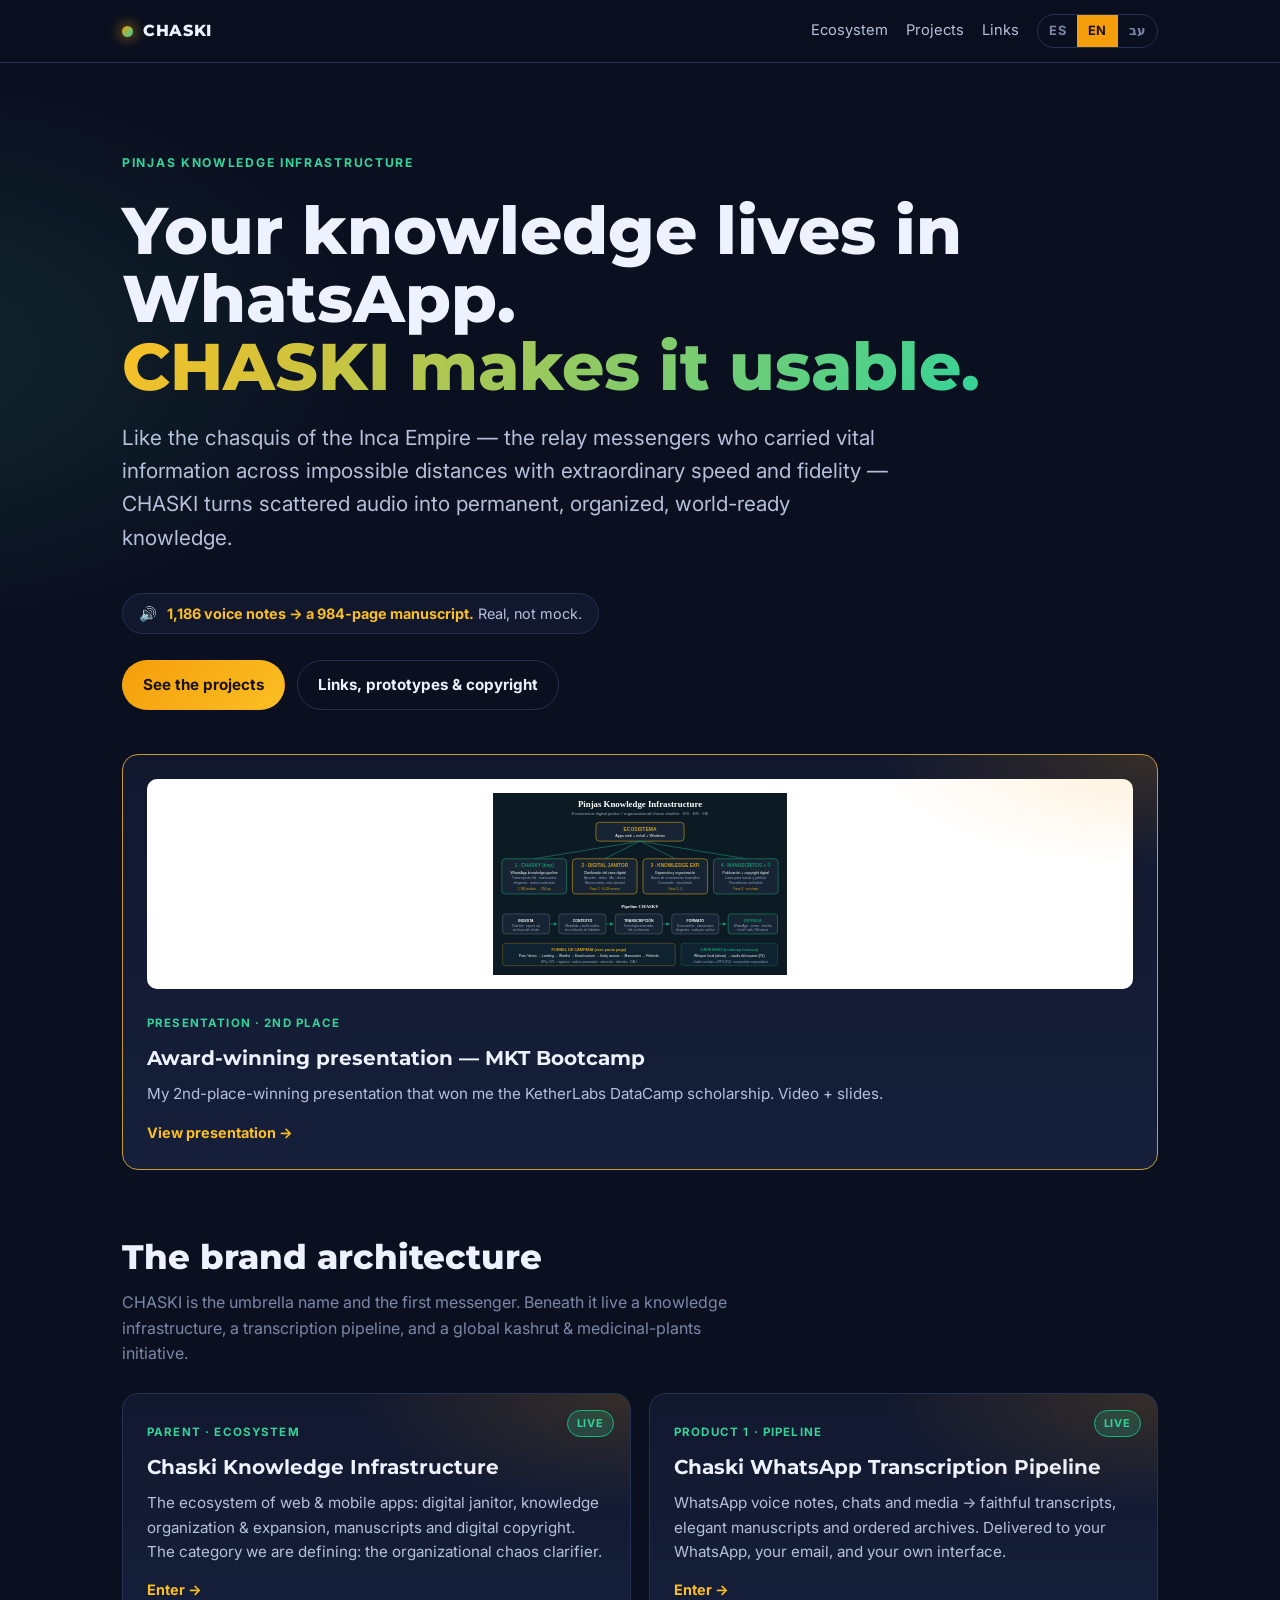
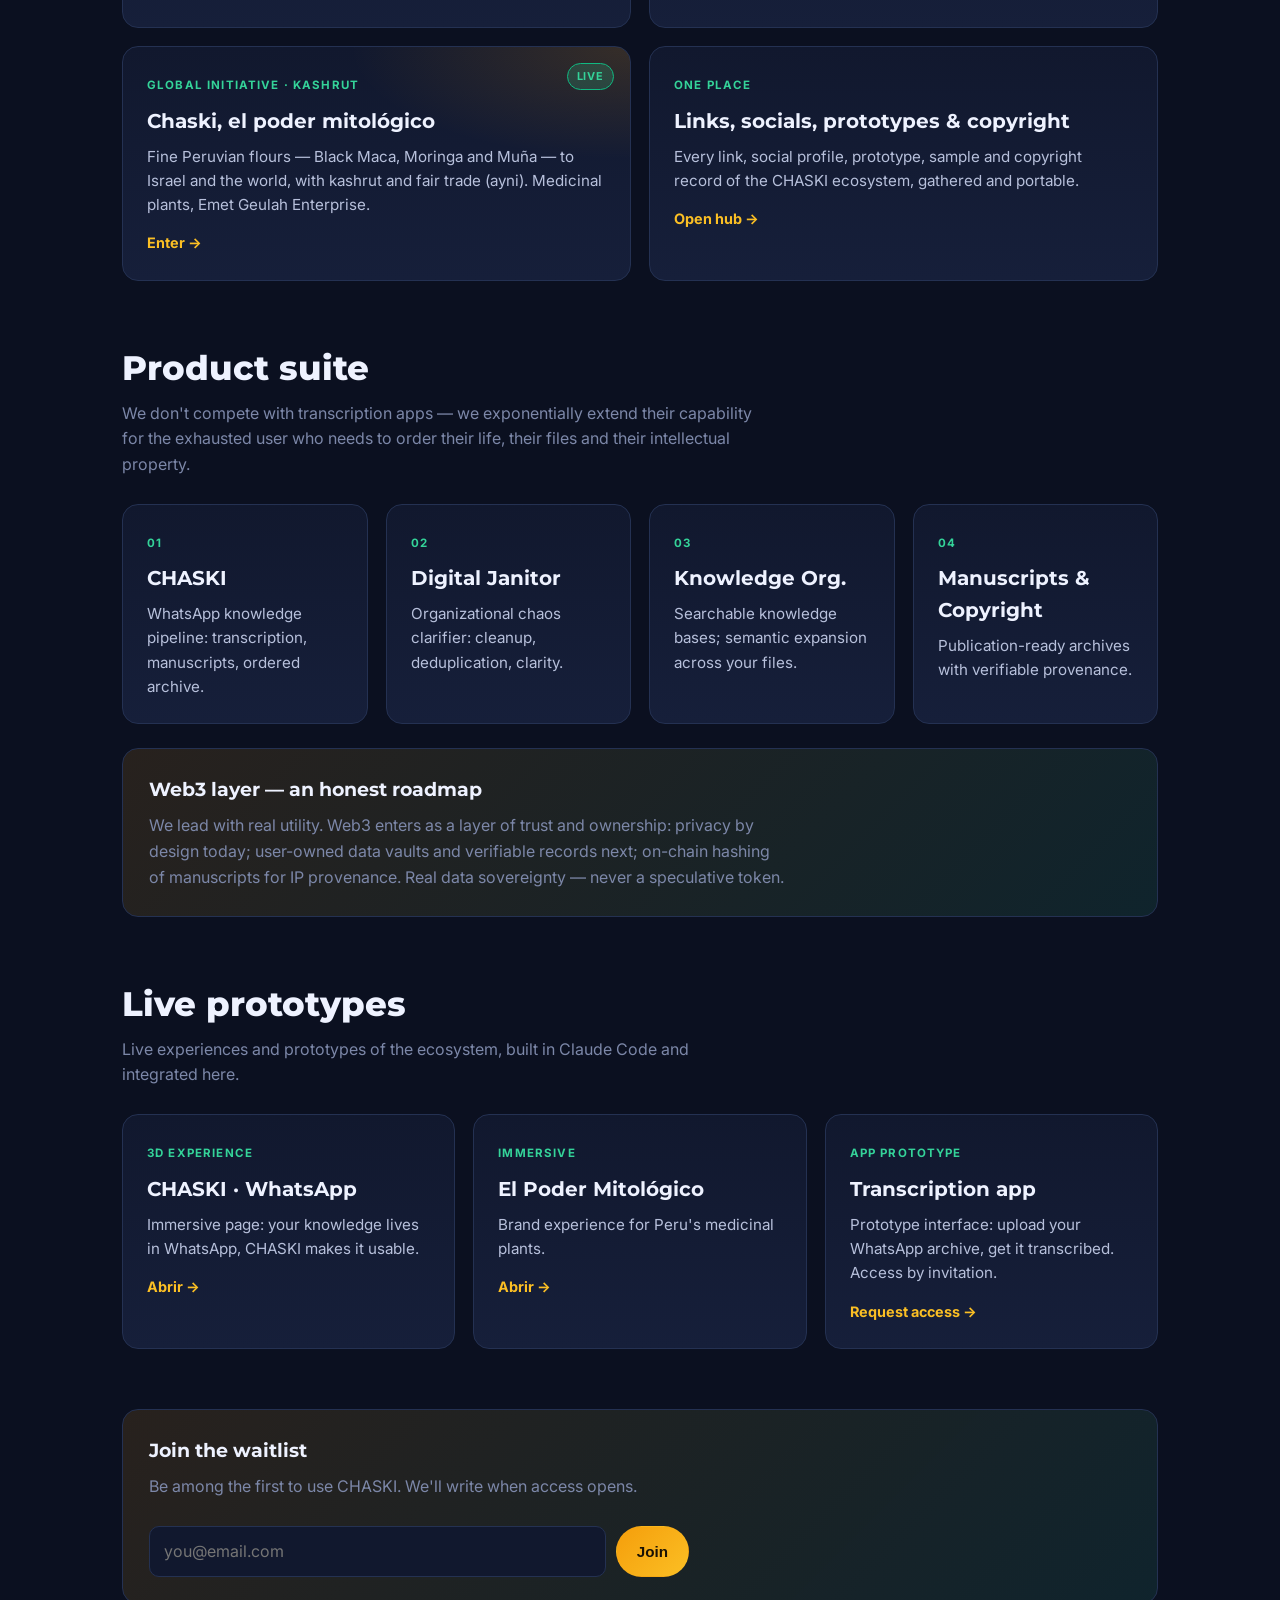
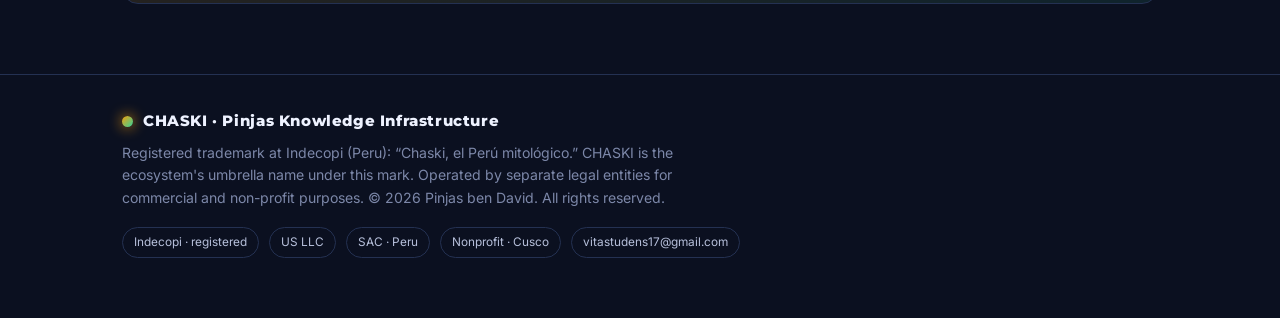
==== index.html @ 6a60bcee "Chaski public site — live (form wired to Supabase)" ====
<!DOCTYPE html>
<html lang="es" dir="ltr">
<head>
<meta charset="utf-8" />
<meta name="viewport" content="width=device-width, initial-scale=1" />
<title>CHASKI · Pinjas Knowledge Infrastructure</title>
<meta name="description" data-i18n-attr="content:meta_desc" content="CHASKI — tu conocimiento vive en WhatsApp; lo hacemos utilizable. Ecosistema Pinjas Knowledge Infrastructure." />
<link rel="preconnect" href="https://fonts.googleapis.com" />
<link href="https://fonts.googleapis.com/css2?family=Inter:wght@400;500;700&family=Montserrat:wght@700;800&family=Heebo:wght@400;700;800&display=swap" rel="stylesheet" />
<link rel="stylesheet" href="assets/styles.css" />
</head>
<body>

<header class="bar">
  <div class="wrap">
    <span class="brand"><span class="dot"></span> CHASKI</span>
    <nav>
      <a href="#ecosistema" data-i18n="nav_eco">Ecosistema</a>
      <a href="#proyectos" data-i18n="nav_proj">Proyectos</a>
      <a href="links/" data-i18n="nav_links">Enlaces</a>
      <div class="lang" role="group" aria-label="Language">
        <button data-lang="es" aria-pressed="true">ES</button>
        <button data-lang="en" aria-pressed="false">EN</button>
        <button data-lang="he" aria-pressed="false">עב</button>
      </div>
    </nav>
  </div>
</header>

<main>
  <!-- HERO -->
  <section class="hero">
    <div class="wrap">
      <p class="kicker" data-i18n="hero_kicker">Pinjas Knowledge Infrastructure</p>
      <h1 data-i18n="hero_h1">Tu conocimiento vive en WhatsApp.<br><span class="grad">CHASKI lo hace utilizable.</span></h1>
      <p class="lede" data-i18n="hero_lede">Como los chasquis del Imperio Inca —los mensajeros que llevaban información vital con velocidad y fidelidad extraordinarias— CHASKI toma audio disperso y lo convierte en conocimiento permanente, organizado y listo para el mundo.</p>
      <div class="proof"><span>🔊</span> <span data-i18n="hero_proof"><b>1,186 notas de voz → manuscrito de 984 páginas.</b> Real, no mock.</span></div>
      <div class="cta">
        <a class="btn btn-amber" href="#proyectos" data-i18n="hero_cta1">Ver los proyectos</a>
        <a class="btn btn-ghost" href="links/" data-i18n="hero_cta2">Enlaces, prototipos y copyright</a>
      </div>
    </div>
  </section>

  <!-- FEATURED PRESENTATION -->
  <section id="presentacion-feat" style="padding-top:6px"><div class="wrap">
    <a class="card glow" href="presentacion/" style="border-color:#c79a3b">
      <img src="assets/ecosistema-pinjas.svg" alt="" style="width:100%;max-height:210px;object-fit:contain;border-radius:10px;background:#fff;padding:14px;box-sizing:border-box;margin-bottom:12px" />
      <span class="tag" data-i18n="feat_tag">Presentación · 2.º lugar</span>
      <h3 data-i18n="feat_h">Presentación premiada — MKT Bootcamp</h3>
      <p data-i18n="feat_p">Mi presentación que ganó el 2.º lugar y me otorgó la beca KetherLabs DataCamp. Video + diapositivas.</p>
      <span class="more" data-i18n="feat_more">Ver presentación →</span>
    </a>
  </div></section>

  <!-- ECOSISTEMA / BRAND ARCHITECTURE -->
  <section id="ecosistema">
    <div class="wrap">
      <h2 class="section-title" data-i18n="eco_title">La arquitectura de marca</h2>
      <p class="section-sub" data-i18n="eco_sub">CHASKI es el nombre paraguas y el primer mensajero. Bajo él viven una infraestructura de conocimiento, un pipeline de transcripción, y una iniciativa global de kashrut y plantas medicinales.</p>
      <div class="grid cols-2">

        <a class="card glow" href="knowledge-infrastructure/">
          <span class="status live" data-i18n="st_live">Activo</span>
          <span class="tag" data-i18n="ki_tag">Casa matriz · Ecosistema</span>
          <h3 data-i18n="ki_h">Chaski Knowledge Infrastructure</h3>
          <p data-i18n="ki_p">El ecosistema de apps web y móvil: digital janitor, organización y expansión de conocimiento, manuscritos y copyright digital. La categoría que estamos definiendo: organizational chaos clarifier.</p>
          <span class="more" data-i18n="more">Entrar →</span>
        </a>

        <a class="card glow" href="whatsapp-pipeline/">
          <span class="status live" data-i18n="st_live2">Activo</span>
          <span class="tag" data-i18n="wa_tag">Producto 1 · Pipeline</span>
          <h3 data-i18n="wa_h">Chaski WhatsApp Transcription Pipeline</h3>
          <p data-i18n="wa_p">Notas de voz, chats y archivos de WhatsApp → transcripciones fieles, manuscritos elegantes y archivos ordenados. Entregados a tu WhatsApp, tu correo y tu propia interfaz.</p>
          <span class="more" data-i18n="more2">Entrar →</span>
        </a>

        <a class="card glow" href="poder-mitologico/">
          <span class="status live" data-i18n="st_soon">Activo</span>
          <span class="tag" data-i18n="pm_tag">Iniciativa global · Kashrut</span>
          <h3 data-i18n="pm_h">Chaski, el poder mitológico</h3>
          <p data-i18n="pm_p">Harinas finas del Perú —Maca negra, Moringa y Muña— hacia Israel y el mundo, con kashrut y comercio justo (ayni). Plantas medicinales, Emet Geulah Enterprise.</p>
          <span class="more" data-i18n="more3">Entrar →</span>
        </a>

        <a class="card" href="links/">
          <span class="tag" data-i18n="lk_tag">Un solo lugar</span>
          <h3 data-i18n="lk_h">Enlaces, redes, prototipos y copyright</h3>
          <p data-i18n="lk_p">Todos los enlaces, redes sociales, prototipos, muestras y registros de copyright del ecosistema CHASKI, reunidos y portables.</p>
          <span class="more" data-i18n="more4">Abrir hub →</span>
        </a>

      </div>
    </div>
  </section>

  <!-- PROYECTOS / PRODUCTS DETAIL -->
  <section id="proyectos">
    <div class="wrap">
      <h2 class="section-title" data-i18n="prod_title">Suite de productos</h2>
      <p class="section-sub" data-i18n="prod_sub">No competimos con apps de transcripción —extendemos exponencialmente su capacidad para el usuario agotado que necesita ordenar su vida, sus archivos y su propiedad intelectual.</p>
      <div class="grid cols-4">
        <div class="card"><span class="tag">01</span><h3 data-i18n="p1_h">CHASKI</h3><p data-i18n="p1_p">WhatsApp knowledge pipeline: transcripción, manuscritos, archivo ordenado.</p></div>
        <div class="card"><span class="tag">02</span><h3 data-i18n="p2_h">Digital Janitor</h3><p data-i18n="p2_p">Clarificador del caos organizacional digital: limpieza, deduplicación, claridad.</p></div>
        <div class="card"><span class="tag">03</span><h3 data-i18n="p3_h">Knowledge Org.</h3><p data-i18n="p3_p">Bases de conocimiento buscables; expansión semántica entre tus archivos.</p></div>
        <div class="card"><span class="tag">04</span><h3 data-i18n="p4_h">Manuscritos & Copyright</h3><p data-i18n="p4_p">Archivos listos para publicación con procedencia verificable.</p></div>
      </div>

      <div class="callout" style="margin-top:24px">
        <h3 data-i18n="web3_h">Capa Web3 — hoja de ruta honesta</h3>
        <p class="section-sub mb0" data-i18n="web3_p">Lideramos con utilidad real. Web3 entra como capa de confianza y propiedad: privacidad por diseño hoy; vaults de datos del usuario y registros verificables después; hash on-chain de manuscritos para procedencia de tu propiedad intelectual. Soberanía de datos real —nunca un token especulativo.</p>
      </div>
    </div>
  </section>

  <!-- INTEGRATION SLOT for the two Claude Code HTMLs -->
  <section id="apps">
    <div class="wrap">
      <h2 class="section-title" data-i18n="apps_title">Prototipos en vivo</h2>
      <p class="section-sub" data-i18n="apps_sub">Demostraciones funcionales del ecosistema. (Aquí se enlazan los dos prototipos HTML construidos en Claude Code; ver carpeta /apps/.)</p>
      <div class="grid cols-3">
        <a class="card" href="apps/chasky-tech.html"><span class="tag" data-i18n="demo_tag">Experiencia 3D</span><h3 data-i18n="demo1_h">CHASKI · WhatsApp</h3><p data-i18n="demo1_p">Página inmersiva: tu conocimiento vive en WhatsApp, CHASKI lo hace utilizable.</p><span class="more">Abrir →</span></a>
        <a class="card" href="apps/chasky-mitologico.html"><span class="tag" data-i18n="demo_tag2">Inmersivo</span><h3 data-i18n="demo2_h">El Poder Mitológico</h3><p data-i18n="demo2_p">Experiencia de marca para las plantas medicinales del Perú.</p><span class="more">Abrir →</span></a>
        <a class="card" href="#waitlist"><span class="tag" data-i18n="demo_tag3">Prototipo app</span><h3 data-i18n="demo3_h">App de transcripción</h3><p data-i18n="demo3_p">Interfaz prototipo: sube tu archivo de WhatsApp y recíbelo transcrito. Acceso por invitación.</p><span class="more" data-i18n="demo3_more">Solicitar acceso →</span></a>
      </div>
    </div>
  </section>

  <!-- WAITLIST — functional lead capture (set form action to your Formspree/Pages/Supabase endpoint) -->
  <section id="waitlist"><div class="wrap">
    <div class="callout">
      <h3 data-i18n="wl_t">Únete a la lista de espera</h3>
      <p class="section-sub" data-i18n="wl_p">Sé de los primeros en usar CHASKI. Te escribimos cuando abramos acceso.</p>
      <form id="wl-form" action="/api/lead" method="POST" style="display:flex;gap:10px;flex-wrap:wrap;max-width:540px">
        <input type="email" name="email" required data-i18n-attr="placeholder:wl_ph" placeholder="tu@correo.com" autocomplete="email" style="flex:1;min-width:220px;padding:12px 14px;border-radius:10px;border:1px solid var(--line);background:var(--bg-2);color:var(--ink);font:inherit">
        <input type="hidden" name="source" value="hub-waitlist">
        <input type="hidden" name="lang" value="es">
        <!-- honeypot: invisible to humans; bots fill it and are silently dropped -->
        <input type="text" name="company" tabindex="-1" autocomplete="off" aria-hidden="true" style="position:absolute;left:-9999px;width:1px;height:1px;opacity:0">
        <button class="btn btn-amber" type="submit" data-i18n="wl_b">Unirme</button>
      </form>
      <p id="wl-thanks" data-i18n="wl_thx" style="display:none;margin:10px 0 0">✓ ¡Gracias! Te escribiremos cuando abramos acceso.</p>
    </div>
  </div></section>
</main>

<footer>
  <div class="wrap">
    <div class="legal">
      <span class="brand" style="font-size:.95rem"><span class="dot"></span> CHASKI · Pinjas Knowledge Infrastructure</span>
      <p style="margin:8px 0 0" data-i18n="foot_legal">Marca registrada en Indecopi (Perú): «Chaski, el Perú mitológico». CHASKI es el nombre paraguas del ecosistema bajo esta marca. Operada por entidades legales separadas para fines comerciales y sin fines de lucro. © <span id="year">2026</span> Pinjas ben David. Todos los derechos reservados.</p>
    </div>
    <div class="badge-row">
      <span class="badge" data-i18n="b1">Indecopi · marca registrada</span>
      <span class="badge" data-i18n="b2">US LLC</span>
      <span class="badge" data-i18n="b3">SAC · Perú</span>
      <span class="badge" data-i18n="b4">Nonprofit · Cusco</span>
      <span class="badge">vitastudens17@gmail.com</span>
    </div>
  </div>
</footer>

<script>
window.I18N = {
  es: {
    __title: "CHASKI · Pinjas Knowledge Infrastructure",
    meta_desc: "CHASKI — tu conocimiento vive en WhatsApp; lo hacemos utilizable. Ecosistema Pinjas Knowledge Infrastructure.",
    nav_eco:"Ecosistema", nav_proj:"Proyectos", nav_links:"Enlaces",
    hero_kicker:"Pinjas Knowledge Infrastructure",
    hero_h1:"Tu conocimiento vive en WhatsApp.<br><span class='grad'>CHASKI lo hace utilizable.</span>",
    hero_lede:"Como los chasquis del Imperio Inca —los mensajeros que llevaban información vital con velocidad y fidelidad extraordinarias— CHASKI toma audio disperso y lo convierte en conocimiento permanente, organizado y listo para el mundo.",
    hero_proof:"<b>1,186 notas de voz → manuscrito de 984 páginas.</b> Real, no mock.",
    hero_cta1:"Ver los proyectos", hero_cta2:"Enlaces, prototipos y copyright",
    eco_title:"La arquitectura de marca",
    eco_sub:"CHASKI es el nombre paraguas y el primer mensajero. Bajo él viven una infraestructura de conocimiento, un pipeline de transcripción, y una iniciativa global de kashrut y plantas medicinales.",
    st_live:"Activo", st_live2:"Activo", st_soon:"Activo", more:"Entrar →", more2:"Entrar →", more3:"Entrar →", more4:"Abrir hub →",
    ki_tag:"Casa matriz · Ecosistema", ki_h:"Chaski Knowledge Infrastructure",
    ki_p:"El ecosistema de apps web y móvil: digital janitor, organización y expansión de conocimiento, manuscritos y copyright digital. La categoría que estamos definiendo: organizational chaos clarifier.",
    wa_tag:"Producto 1 · Pipeline", wa_h:"Chaski WhatsApp Transcription Pipeline",
    wa_p:"Notas de voz, chats y archivos de WhatsApp → transcripciones fieles, manuscritos elegantes y archivos ordenados. Entregados a tu WhatsApp, tu correo y tu propia interfaz.",
    pm_tag:"Iniciativa global · Kashrut", pm_h:"Chaski, el poder mitológico",
    pm_p:"Harinas finas del Perú —Maca negra, Moringa y Muña— hacia Israel y el mundo, con kashrut y comercio justo (ayni). Plantas medicinales, Emet Geulah Enterprise.",
    lk_tag:"Un solo lugar", lk_h:"Enlaces, redes, prototipos y copyright",
    lk_p:"Todos los enlaces, redes sociales, prototipos, muestras y registros de copyright del ecosistema CHASKI, reunidos y portables.",
    prod_title:"Suite de productos",
    prod_sub:"No competimos con apps de transcripción —extendemos exponencialmente su capacidad para el usuario agotado que necesita ordenar su vida, sus archivos y su propiedad intelectual.",
    p1_h:"CHASKI", p1_p:"WhatsApp knowledge pipeline: transcripción, manuscritos, archivo ordenado.",
    p2_h:"Digital Janitor", p2_p:"Clarificador del caos organizacional digital: limpieza, deduplicación, claridad.",
    p3_h:"Knowledge Org.", p3_p:"Bases de conocimiento buscables; expansión semántica entre tus archivos.",
    p4_h:"Manuscritos & Copyright", p4_p:"Archivos listos para publicación con procedencia verificable.",
    web3_h:"Capa Web3 — hoja de ruta honesta",
    web3_p:"Lideramos con utilidad real. Web3 entra como capa de confianza y propiedad: privacidad por diseño hoy; vaults de datos del usuario y registros verificables después; hash on-chain de manuscritos para procedencia de tu propiedad intelectual. Soberanía de datos real —nunca un token especulativo.",
    apps_title:"Prototipos en vivo",
    apps_sub:"Experiencias y prototipos en vivo del ecosistema, construidos en Claude Code e integrados aquí.",
    demo_tag:"Experiencia 3D", demo_tag2:"Inmersivo", demo_tag3:"Prototipo app", demo1_h:"CHASKI · WhatsApp", demo2_h:"El Poder Mitológico", demo3_h:"App de transcripción",
    demo1_p:"Página inmersiva: tu conocimiento vive en WhatsApp, CHASKI lo hace utilizable.", demo2_p:"Experiencia de marca para las plantas medicinales del Perú.", demo3_p:"Interfaz prototipo: sube tu archivo de WhatsApp y recíbelo transcrito. Acceso por invitación.", demo3_more:"Solicitar acceso →", feat_tag:"Presentación · 2.º lugar", feat_h:"Presentación premiada — MKT Bootcamp", feat_p:"Mi presentación que ganó el 2.º lugar y me otorgó la beca KetherLabs DataCamp. Video + diapositivas.", feat_more:"Ver presentación →",
    foot_legal:"Marca registrada en Indecopi (Perú): «Chaski, el Perú mitológico». CHASKI es el nombre paraguas del ecosistema bajo esta marca. Operada por entidades legales separadas para fines comerciales y sin fines de lucro. © <span id='year'>2026</span> Pinjas ben David. Todos los derechos reservados.",
    b1:"Indecopi · marca registrada", b2:"US LLC", b3:"SAC · Perú", b4:"Nonprofit · Cusco",
    wl_t:"Únete a la lista de espera", wl_p:"Sé de los primeros en usar CHASKI. Te escribimos cuando abramos acceso.", wl_b:"Unirme", wl_ph:"tu@correo.com", wl_thx:"✓ ¡Gracias! Te escribiremos cuando abramos acceso."
  },
  en: {
    __title: "CHASKI · Pinjas Knowledge Infrastructure",
    meta_desc:"CHASKI — your knowledge lives in WhatsApp; we make it usable. The Pinjas Knowledge Infrastructure ecosystem.",
    nav_eco:"Ecosystem", nav_proj:"Projects", nav_links:"Links",
    hero_kicker:"Pinjas Knowledge Infrastructure",
    hero_h1:"Your knowledge lives in WhatsApp.<br><span class='grad'>CHASKI makes it usable.</span>",
    hero_lede:"Like the chasquis of the Inca Empire — the relay messengers who carried vital information across impossible distances with extraordinary speed and fidelity — CHASKI turns scattered audio into permanent, organized, world-ready knowledge.",
    hero_proof:"<b>1,186 voice notes → a 984-page manuscript.</b> Real, not mock.",
    hero_cta1:"See the projects", hero_cta2:"Links, prototypes & copyright",
    eco_title:"The brand architecture",
    eco_sub:"CHASKI is the umbrella name and the first messenger. Beneath it live a knowledge infrastructure, a transcription pipeline, and a global kashrut & medicinal-plants initiative.",
    st_live:"Live", st_live2:"Live", st_soon:"Live", more:"Enter →", more2:"Enter →", more3:"Enter →", more4:"Open hub →",
    ki_tag:"Parent · Ecosystem", ki_h:"Chaski Knowledge Infrastructure",
    ki_p:"The ecosystem of web & mobile apps: digital janitor, knowledge organization & expansion, manuscripts and digital copyright. The category we are defining: the organizational chaos clarifier.",
    wa_tag:"Product 1 · Pipeline", wa_h:"Chaski WhatsApp Transcription Pipeline",
    wa_p:"WhatsApp voice notes, chats and media → faithful transcripts, elegant manuscripts and ordered archives. Delivered to your WhatsApp, your email, and your own interface.",
    pm_tag:"Global initiative · Kashrut", pm_h:"Chaski, el poder mitológico",
    pm_p:"Fine Peruvian flours — Black Maca, Moringa and Muña — to Israel and the world, with kashrut and fair trade (ayni). Medicinal plants, Emet Geulah Enterprise.",
    lk_tag:"One place", lk_h:"Links, socials, prototypes & copyright",
    lk_p:"Every link, social profile, prototype, sample and copyright record of the CHASKI ecosystem, gathered and portable.",
    prod_title:"Product suite",
    prod_sub:"We don't compete with transcription apps — we exponentially extend their capability for the exhausted user who needs to order their life, their files and their intellectual property.",
    p1_h:"CHASKI", p1_p:"WhatsApp knowledge pipeline: transcription, manuscripts, ordered archive.",
    p2_h:"Digital Janitor", p2_p:"Organizational chaos clarifier: cleanup, deduplication, clarity.",
    p3_h:"Knowledge Org.", p3_p:"Searchable knowledge bases; semantic expansion across your files.",
    p4_h:"Manuscripts & Copyright", p4_p:"Publication-ready archives with verifiable provenance.",
    web3_h:"Web3 layer — an honest roadmap",
    web3_p:"We lead with real utility. Web3 enters as a layer of trust and ownership: privacy by design today; user-owned data vaults and verifiable records next; on-chain hashing of manuscripts for IP provenance. Real data sovereignty — never a speculative token.",
    apps_title:"Live prototypes",
    apps_sub:"Live experiences and prototypes of the ecosystem, built in Claude Code and integrated here.",
    demo_tag:"3D experience", demo_tag2:"Immersive", demo_tag3:"App prototype", demo1_h:"CHASKI · WhatsApp", demo2_h:"El Poder Mitológico", demo3_h:"Transcription app",
    demo1_p:"Immersive page: your knowledge lives in WhatsApp, CHASKI makes it usable.", demo2_p:"Brand experience for Peru's medicinal plants.", demo3_p:"Prototype interface: upload your WhatsApp archive, get it transcribed. Access by invitation.", demo3_more:"Request access →", feat_tag:"Presentation · 2nd place", feat_h:"Award-winning presentation — MKT Bootcamp", feat_p:"My 2nd-place-winning presentation that won me the KetherLabs DataCamp scholarship. Video + slides.", feat_more:"View presentation →",
    foot_legal:"Registered trademark at Indecopi (Peru): “Chaski, el Perú mitológico.” CHASKI is the ecosystem's umbrella name under this mark. Operated by separate legal entities for commercial and non-profit purposes. © <span id='year'>2026</span> Pinjas ben David. All rights reserved.",
    b1:"Indecopi · registered", b2:"US LLC", b3:"SAC · Peru", b4:"Nonprofit · Cusco",
    wl_t:"Join the waitlist", wl_p:"Be among the first to use CHASKI. We'll write when access opens.", wl_b:"Join", wl_ph:"you@email.com", wl_thx:"✓ Thank you! We'll write when access opens."
  },
  he: {
    __title: "CHASKI · Pinjas Knowledge Infrastructure",
    meta_desc:"‏CHASKI — הידע שלך חי בוואטסאפ; אנחנו הופכים אותו לשמיש.",
    nav_eco:"אקוסיסטם", nav_proj:"פרויקטים", nav_links:"קישורים",
    hero_kicker:"Pinjas Knowledge Infrastructure",
    hero_h1:"הידע שלך חי בוואטסאפ.<br><span class='grad'>צ'אסקי הופך אותו לשמיש.</span>",
    hero_lede:"כמו רצי האימפריה האינקאית —השליחים שנשאו מידע חיוני למרחקים בלתי אפשריים במהירות ובנאמנות יוצאות דופן— צ'אסקי לוקח אודיו מפוזר והופך אותו לידע קבוע, מאורגן ומוכן לעולם.",
    hero_proof:"<b>1,186 הודעות קוליות → כתב-יד של 984 עמודים.</b> אמיתי, לא הדמיה.",
    hero_cta1:"לצפייה בפרויקטים", hero_cta2:"קישורים, אבות-טיפוס וזכויות יוצרים",
    eco_title:"ארכיטקטורת המותג",
    eco_sub:"צ'אסקי הוא שם-המטרייה והשליח הראשון. תחתיו חיים תשתית ידע, צינור תמלול, ויוזמת כשרות עולמית של צמחי מרפא.",
    st_live:"פעיל", st_live2:"פעיל", st_soon:"פעיל", more:"כניסה →", more2:"כניסה →", more3:"כניסה →", more4:"לפתיחת המרכז →",
    ki_tag:"בית-אם · אקוסיסטם", ki_h:"Chaski Knowledge Infrastructure",
    ki_p:"אקוסיסטם של אפליקציות ווב ונייד: digital janitor, ארגון והרחבת ידע, כתבי-יד וזכויות יוצרים דיגיטליות. הקטגוריה שאנחנו מגדירים: מסדר הכאוס הארגוני.",
    wa_tag:"מוצר 1 · Pipeline", wa_h:"Chaski WhatsApp Transcription Pipeline",
    wa_p:"הודעות קוליות, צ'אטים וקבצים מוואטסאפ → תמלולים נאמנים, כתבי-יד מעוצבים וארכיונים מסודרים. נשלחים לוואטסאפ שלך, למייל ולממשק האישי שלך.",
    pm_tag:"יוזמה עולמית · כשרות", pm_h:"Chaski, el poder mitológico",
    pm_p:"קמחים פרואניים משובחים —מאקה שחורה, מורינגה ומוניה— לישראל ולעולם, עם כשרות וסחר הוגן (איני). צמחי מרפא, Emet Geulah Enterprise.",
    lk_tag:"מקום אחד", lk_h:"קישורים, רשתות, אבות-טיפוס וזכויות יוצרים",
    lk_p:"כל הקישורים, הרשתות החברתיות, אבות-הטיפוס, הדגימות ורישומי זכויות היוצרים של האקוסיסטם — מרוכזים וניידים.",
    prod_title:"חבילת המוצרים",
    prod_sub:"איננו מתחרים באפליקציות תמלול — אנו מרחיבים את יכולתן באופן מעריכי עבור המשתמש המותש שזקוק לסדר בחייו, בקבציו ובקניינו הרוחני.",
    p1_h:"CHASKI", p1_p:"צינור הידע של וואטסאפ: תמלול, כתבי-יד, ארכיון מסודר.",
    p2_h:"Digital Janitor", p2_p:"מסדר הכאוס הארגוני: ניקוי, הסרת כפילויות, בהירות.",
    p3_h:"ארגון ידע", p3_p:"מאגרי ידע ניתנים לחיפוש; הרחבה סמנטית בין הקבצים שלך.",
    p4_h:"כתבי-יד וזכויות יוצרים", p4_p:"ארכיונים מוכנים לפרסום עם הוכחת מקור.",
    web3_h:"שכבת Web3 — מפת דרכים כנה",
    web3_p:"מובילים עם תועלת אמיתית. Web3 נכנס כשכבת אמון ובעלות: פרטיות מובנית היום; כספות נתונים בבעלות המשתמש ורשומות ניתנות לאימות בהמשך; גיבוב כתבי-יד על הבלוקצ'יין להוכחת מקור לקניין רוחני. ריבונות נתונים אמיתית — לעולם לא מטבע ספקולטיבי.",
    apps_title:"אבות-טיפוס חיים",
    apps_sub:"חוויות ואבות-טיפוס חיים של האקוסיסטם, שנבנו ב-Claude Code ושולבו כאן.",
    demo_tag:"חוויה תלת-ממדית", demo_tag2:"אימרסיבי", demo_tag3:"אב-טיפוס אפליקציה", demo1_h:"CHASKI · וואטסאפ", demo2_h:"El Poder Mitológico", demo3_h:"אפליקציית תמלול",
    demo1_p:"עמוד אימרסיבי: הידע שלך חי בוואטסאפ, צ'אסקי הופך אותו לשמיש.", demo2_p:"חוויית מותג לצמחי המרפא של פרו.", demo3_p:"ממשק אב-טיפוס: העלה את ארכיון הוואטסאפ וקבל אותו מתומלל. גישה בהזמנה בלבד.", demo3_more:"בקשת גישה →", feat_tag:"מצגת · מקום שני", feat_h:"מצגת זוכת פרס — MKT Bootcamp", feat_p:"המצגת שלי שזכתה במקום השני וזיכתה אותי במלגת KetherLabs DataCamp. וידאו + שקופיות.", feat_more:"לצפייה במצגת →",
    foot_legal:"סימן מסחר רשום ב-Indecopi (פרו): «Chaski, el Perú mitológico». CHASKI הוא שם-המטרייה של האקוסיסטם תחת סימן זה. מופעל על-ידי ישויות משפטיות נפרדות למטרות מסחריות ולמטרות ללא כוונת רווח. © <span id='year'>2026</span> פנחס בן דוד. כל הזכויות שמורות.",
    b1:"Indecopi · סימן רשום", b2:"US LLC", b3:"SAC · פרו", b4:"מלכ\"ר · קוסקו",
    wl_t:"הצטרפו לרשימת ההמתנה", wl_p:"היו מהראשונים להשתמש ב-CHASKI. נכתוב לכם כשייפתח אקסס.", wl_b:"הצטרפות", wl_ph:"you@email.com", wl_thx:"✓ תודה! נכתוב לכם כשייפתח אקסס."
  }
};
</script>
<script src="assets/i18n.js"></script>
<script>
(function(){
  // Live lead capture -> self-hosted Supabase (works on any host; CORS open).
  // NOTE: anon key is public by design (RLS restricts anon to INSERT on leads only).
  // TODO after JWT rotation: replace SUPA_ANON with the new anon key.
  var SUPA_URL="https://supabase.pinjasemet.com";
  var SUPA_ANON="eyJhbGciOiJIUzI1NiIsInR5cCI6IkpXVCJ9.eyAgCiAgICAicm9sZSI6ICJhbm9uIiwKICAgICJpc3MiOiAic3VwYWJhc2UtZGVtbyIsCiAgICAiaWF0IjogMTY0MTc2OTIwMCwKICAgICJleHAiOiAxNzk5NTM1NjAwCn0.dc_X5iR_VP_qT0zsiyj_I_OZ2T9FtRU2BBNWN8Bu4GE";
  var f=document.getElementById('wl-form');
  function thanks(){ var t=document.getElementById('wl-thanks'); if(t){t.style.display='block';} if(f){f.style.display='none';} }
  if(location.search.indexOf('joined=1')>-1){ thanks(); }
  if(f){ f.addEventListener('submit', function(e){
    e.preventDefault();
    var email=((f.email&&f.email.value)||'').trim();
    var hp=((f.company&&f.company.value)||'');
    if(hp){ thanks(); return; }                 // honeypot: silently drop bots
    if(!email){ return; }
    var lang=document.documentElement.lang||'es';
    var btn=f.querySelector('button[type=submit]'); if(btn){btn.disabled=true;}
    fetch(SUPA_URL+'/rest/v1/leads',{method:'POST',
      headers:{'apikey':SUPA_ANON,'Authorization':'Bearer '+SUPA_ANON,'Content-Type':'application/json','Prefer':'return=minimal'},
      body:JSON.stringify({email:email,source:'hub-waitlist',lang:lang})
    }).then(function(r){
      if(r.ok||r.status===201||r.status===409){ thanks(); }   // 409 = already on the list
      else { try{ f.submit(); }catch(_){} }                   // fallback: native POST /api/lead
    }).catch(function(){ try{ f.submit(); }catch(_){} });
  }); }
})();
</script>
</body>
</html>
---- assets/styles.css ----
/* ============================================================
   CHASKI · Pinjas Knowledge Infrastructure
   Shared design system — portable, dependency-free.
   Dark navy base, amber + jade accents, Inter/Montserrat.
   Full RTL support for Hebrew.
   ============================================================ */

:root {
  --bg:        #0b1020;
  --bg-2:      #11182e;
  --bg-3:      #161f3a;
  --ink:       #eef2ff;
  --ink-soft:  #b7c0db;
  --ink-dim:   #7c87a8;
  --line:      #243152;
  --amber:     #f59e0b;
  --amber-2:   #fbbf24;
  --jade:      #34d399;
  --jade-2:    #10b981;
  --violet:    #8b5cf6;
  --radius:    16px;
  --radius-sm: 10px;
  --maxw:      1080px;
  --font:      "Inter", system-ui, -apple-system, "Segoe UI", Roboto, sans-serif;
  --display:   "Montserrat", var(--font);
  --shadow:    0 18px 50px rgba(0,0,0,.45);
}

* { box-sizing: border-box; }

html { scroll-behavior: smooth; }

body {
  margin: 0;
  font-family: var(--font);
  background:
    radial-gradient(1100px 600px at 80% -10%, rgba(139,92,246,.18), transparent 60%),
    radial-gradient(900px 500px at -10% 10%, rgba(52,211,153,.12), transparent 55%),
    var(--bg);
  color: var(--ink);
  line-height: 1.6;
  -webkit-font-smoothing: antialiased;
}

[dir="rtl"] body { font-family: "Heebo", var(--font); }

a { color: var(--amber-2); text-decoration: none; }
a:hover { text-decoration: underline; }

.wrap { max-width: var(--maxw); margin: 0 auto; padding: 0 22px; }

/* ---------- Top bar ---------- */
.bar {
  position: sticky; top: 0; z-index: 50;
  backdrop-filter: blur(10px);
  background: rgba(11,16,32,.72);
  border-bottom: 1px solid var(--line);
}
.bar .wrap { display: flex; align-items: center; gap: 16px; height: 62px; }
.brand { display: flex; align-items: center; gap: 10px; font-family: var(--display); font-weight: 800; letter-spacing: .04em; color: var(--ink); }
.brand .dot { width: 11px; height: 11px; border-radius: 50%; background: linear-gradient(135deg, var(--amber), var(--jade)); box-shadow: 0 0 14px var(--amber); }
.bar nav { margin-inline-start: auto; display: flex; gap: 18px; align-items: center; }
.bar nav a { color: var(--ink-soft); font-size: .92rem; }
.bar nav a:hover { color: var(--ink); text-decoration: none; }

/* ---------- Language switch ---------- */
.lang { display: inline-flex; border: 1px solid var(--line); border-radius: 999px; overflow: hidden; }
.lang button {
  background: transparent; color: var(--ink-dim); border: 0; cursor: pointer;
  padding: 6px 11px; font: inherit; font-size: .8rem; font-weight: 700; letter-spacing: .03em;
}
.lang button[aria-pressed="true"] { background: var(--amber); color: #1a1205; }

/* ---------- Hero ---------- */
.hero { padding: 78px 0 38px; }
.kicker { color: var(--jade); font-weight: 700; letter-spacing: .14em; text-transform: uppercase; font-size: .76rem; }
.hero h1 { font-family: var(--display); font-weight: 800; font-size: clamp(2.3rem, 6vw, 4.1rem); line-height: 1.04; margin: .35em 0 .25em; }
.hero h1 .grad { background: linear-gradient(120deg, var(--amber-2), var(--jade)); -webkit-background-clip: text; background-clip: text; color: transparent; }
.lede { font-size: clamp(1.05rem, 2.4vw, 1.3rem); color: var(--ink-soft); max-width: 60ch; }
.proof { margin-top: 18px; display: inline-flex; align-items: center; gap: 10px; background: var(--bg-2); border: 1px solid var(--line); border-radius: 999px; padding: 8px 16px; font-size: .9rem; color: var(--ink-soft); }
.proof b { color: var(--amber-2); }

/* ---------- Buttons ---------- */
.cta { display: flex; flex-wrap: wrap; gap: 12px; margin-top: 26px; }
.btn { display: inline-flex; align-items: center; gap: 8px; padding: 12px 20px; border-radius: 999px; font-weight: 700; font-size: .95rem; border: 1px solid transparent; cursor: pointer; }
.btn-amber { background: linear-gradient(135deg, var(--amber), var(--amber-2)); color: #1a1205; }
.btn-amber:hover { text-decoration: none; transform: translateY(-1px); }
.btn-ghost { background: transparent; border-color: var(--line); color: var(--ink); }
.btn-ghost:hover { border-color: var(--amber); text-decoration: none; }

/* ---------- Sections ---------- */
section { padding: 30px 0; }
.section-title { font-family: var(--display); font-weight: 800; font-size: clamp(1.5rem, 3.5vw, 2.1rem); margin: 0 0 6px; }
.section-sub { color: var(--ink-dim); margin: 0 0 26px; max-width: 64ch; }

/* ---------- Brand-architecture cards ---------- */
.grid { display: grid; gap: 18px; }
.grid.cols-2 { grid-template-columns: repeat(2, 1fr); }
.grid.cols-3 { grid-template-columns: repeat(3, 1fr); }
.grid.cols-4 { grid-template-columns: repeat(4, 1fr); }
@media (max-width: 820px){ .grid.cols-2, .grid.cols-3, .grid.cols-4 { grid-template-columns: 1fr; } }

.card {
  position: relative; display: block;
  background: linear-gradient(180deg, var(--bg-2), var(--bg-3));
  border: 1px solid var(--line); border-radius: var(--radius);
  padding: 24px; color: var(--ink); overflow: hidden;
  transition: transform .15s ease, border-color .15s ease;
}
a.card:hover { transform: translateY(-3px); border-color: var(--amber); text-decoration: none; }
.card .tag { font-size: .72rem; font-weight: 700; letter-spacing: .1em; text-transform: uppercase; color: var(--jade); }
.card h3 { font-family: var(--display); font-size: 1.25rem; margin: 8px 0 8px; }
.card p { color: var(--ink-soft); font-size: .95rem; margin: 0; }
.card .more { margin-top: 14px; display: inline-block; color: var(--amber-2); font-weight: 700; font-size: .9rem; }
.card.glow::before { content:""; position:absolute; inset:0; background: radial-gradient(400px 160px at 100% 0, rgba(245,158,11,.16), transparent 70%); pointer-events:none; }
.card .status { position:absolute; top:16px; inset-inline-end:16px; font-size:.68rem; font-weight:700; letter-spacing:.08em; text-transform:uppercase; padding:4px 9px; border-radius:999px; border:1px solid var(--line); color:var(--ink-dim); }
.card .status.live { color:#062; background: rgba(52,211,153,.18); border-color: var(--jade-2); color: var(--jade); }
.card .status.soon { color: var(--amber-2); border-color: var(--amber); }

/* ---------- Feature list ---------- */
.feats { display:grid; gap:12px; }
.feat { display:flex; gap:12px; align-items:flex-start; background:var(--bg-2); border:1px solid var(--line); border-radius:var(--radius-sm); padding:14px 16px; }
.feat .ic { flex:0 0 auto; width:30px; height:30px; border-radius:8px; display:grid; place-items:center; background:rgba(245,158,11,.14); color:var(--amber-2); font-weight:800; }
.feat b { display:block; }
.feat span { color:var(--ink-soft); font-size:.92rem; }

/* ---------- Link hub ---------- */
.links { display:grid; gap:12px; max-width:560px; margin:0 auto; }
.linkrow { display:flex; align-items:center; gap:14px; background:var(--bg-2); border:1px solid var(--line); border-radius:var(--radius-sm); padding:14px 18px; color:var(--ink); }
.linkrow:hover { border-color:var(--amber); text-decoration:none; transform:translateY(-2px); }
.linkrow .ic { width:34px; height:34px; border-radius:9px; display:grid; place-items:center; background:var(--bg-3); font-weight:800; color:var(--amber-2); }
.linkrow .t b { display:block; }
.linkrow .t span { color:var(--ink-dim); font-size:.84rem; }
.linkrow .arr { margin-inline-start:auto; color:var(--ink-dim); }

/* ---------- Callout ---------- */
.callout { background: linear-gradient(135deg, rgba(245,158,11,.12), rgba(52,211,153,.10)); border:1px solid var(--line); border-radius:var(--radius); padding:26px; }
.callout h3 { font-family:var(--display); margin:0 0 8px; }

/* ---------- Footer ---------- */
footer { border-top:1px solid var(--line); margin-top:40px; padding:34px 0 60px; color:var(--ink-dim); font-size:.88rem; }
footer .wrap { display:flex; flex-wrap:wrap; gap:18px; justify-content:space-between; align-items:center; }
footer .legal { max-width:62ch; }
.badge-row { display:flex; flex-wrap:wrap; gap:10px; }
.badge { font-size:.74rem; border:1px solid var(--line); border-radius:999px; padding:5px 11px; color:var(--ink-soft); }

/* ---------- Utility ---------- */
.center { text-align:center; }
.mt0{margin-top:0}.mb0{margin-bottom:0}
.hide{display:none !important}
[hidden]{display:none !important}
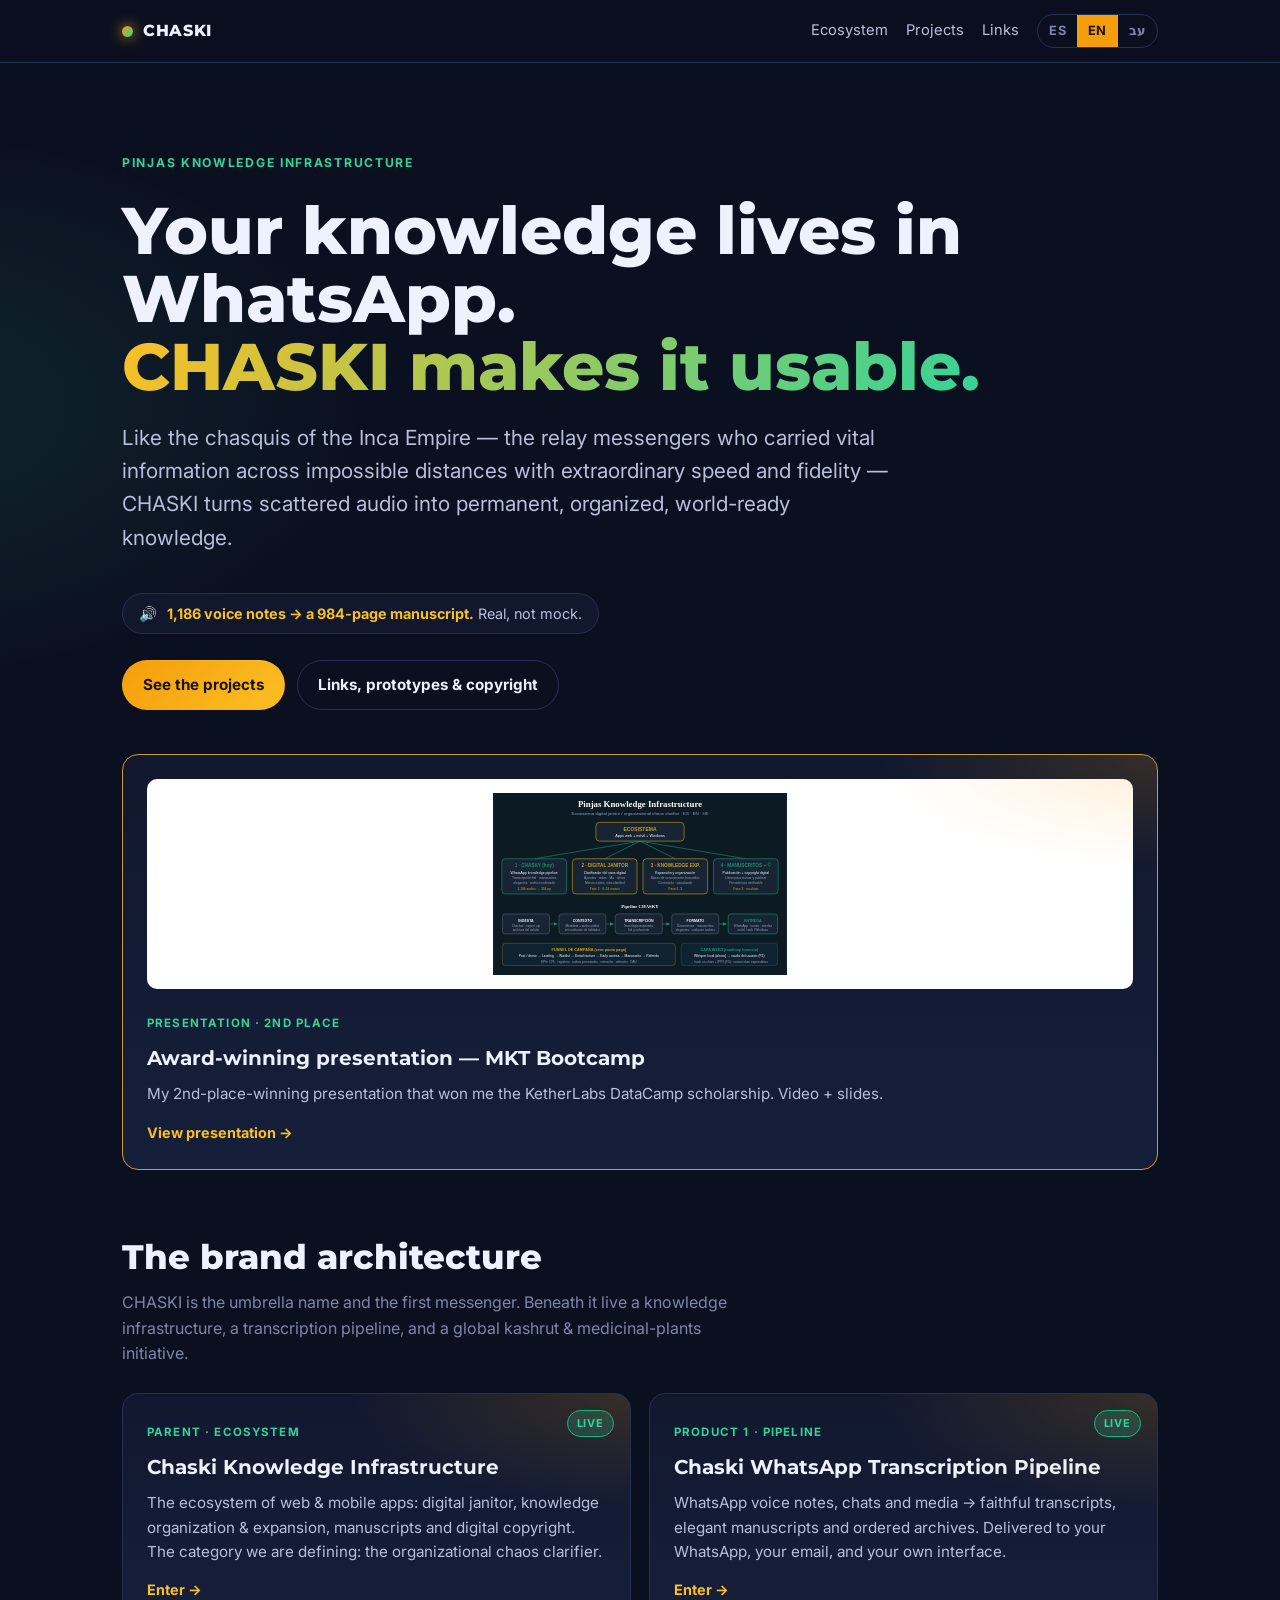
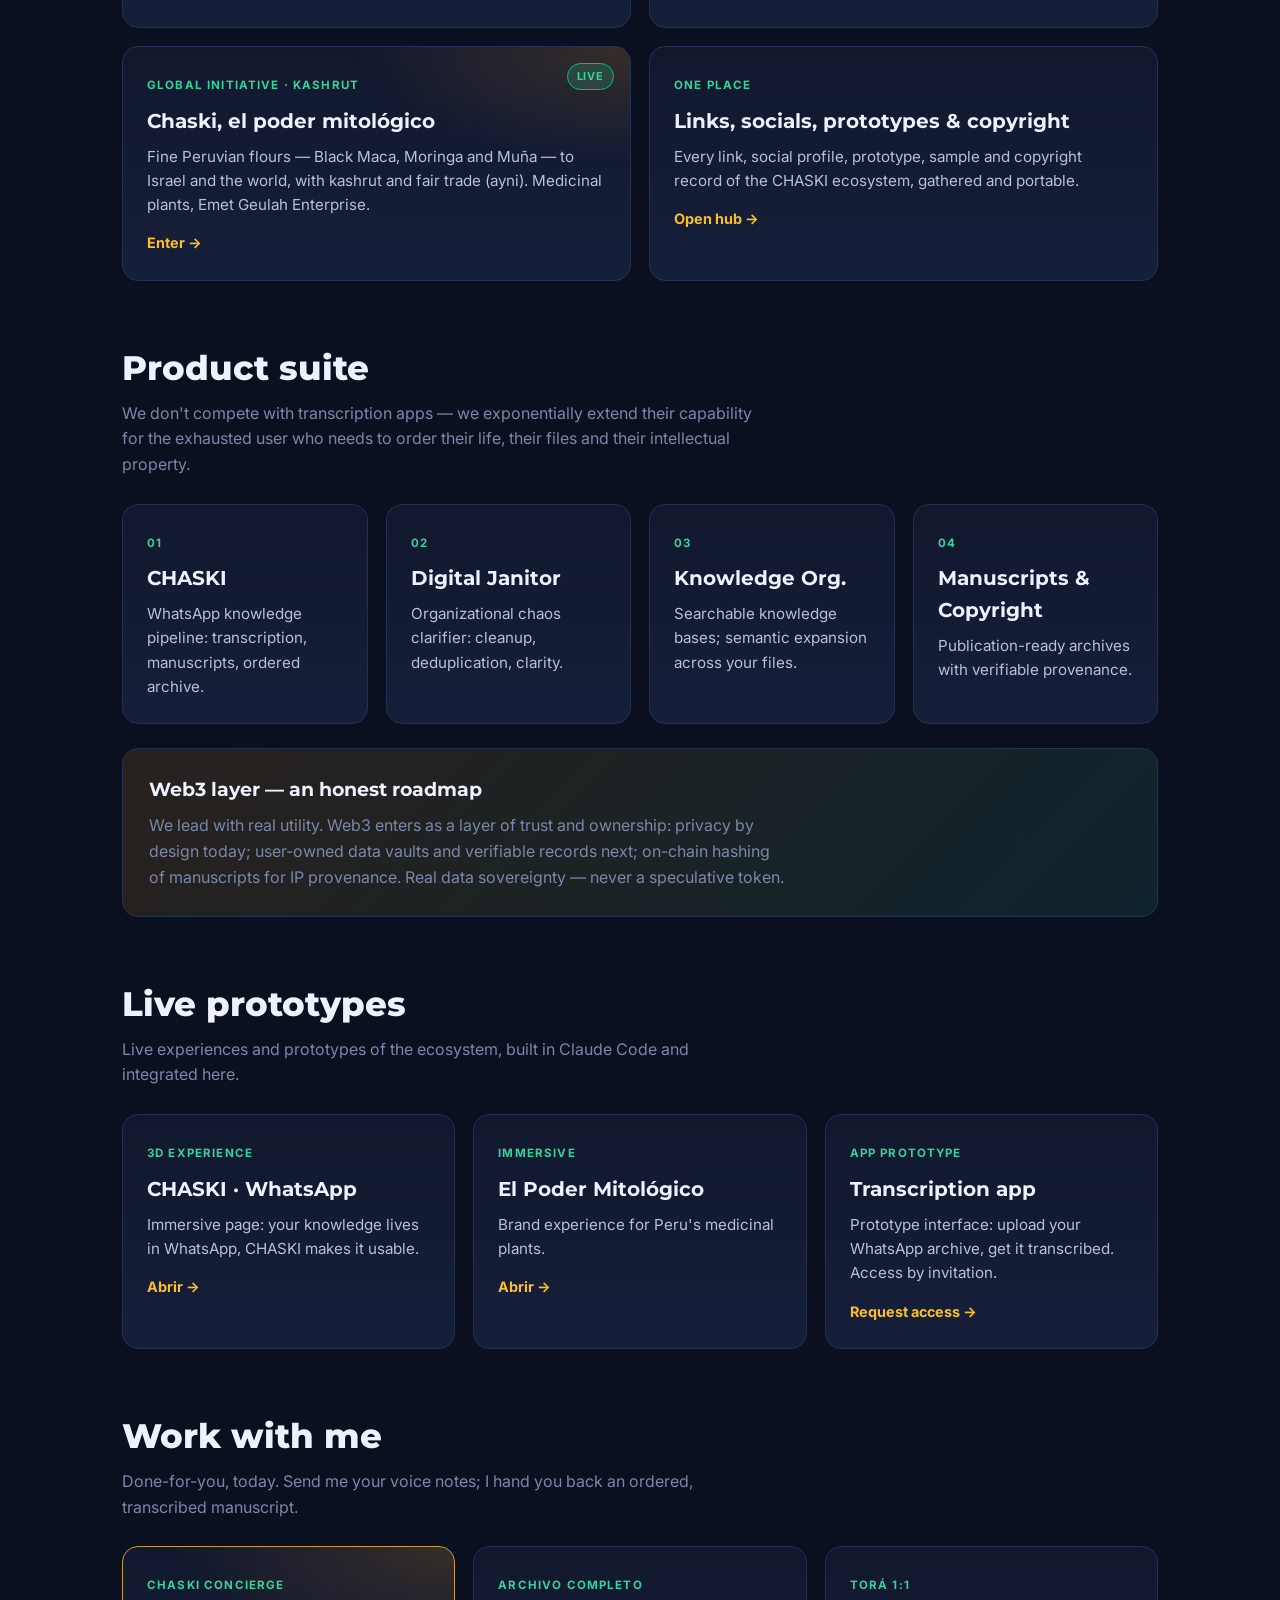
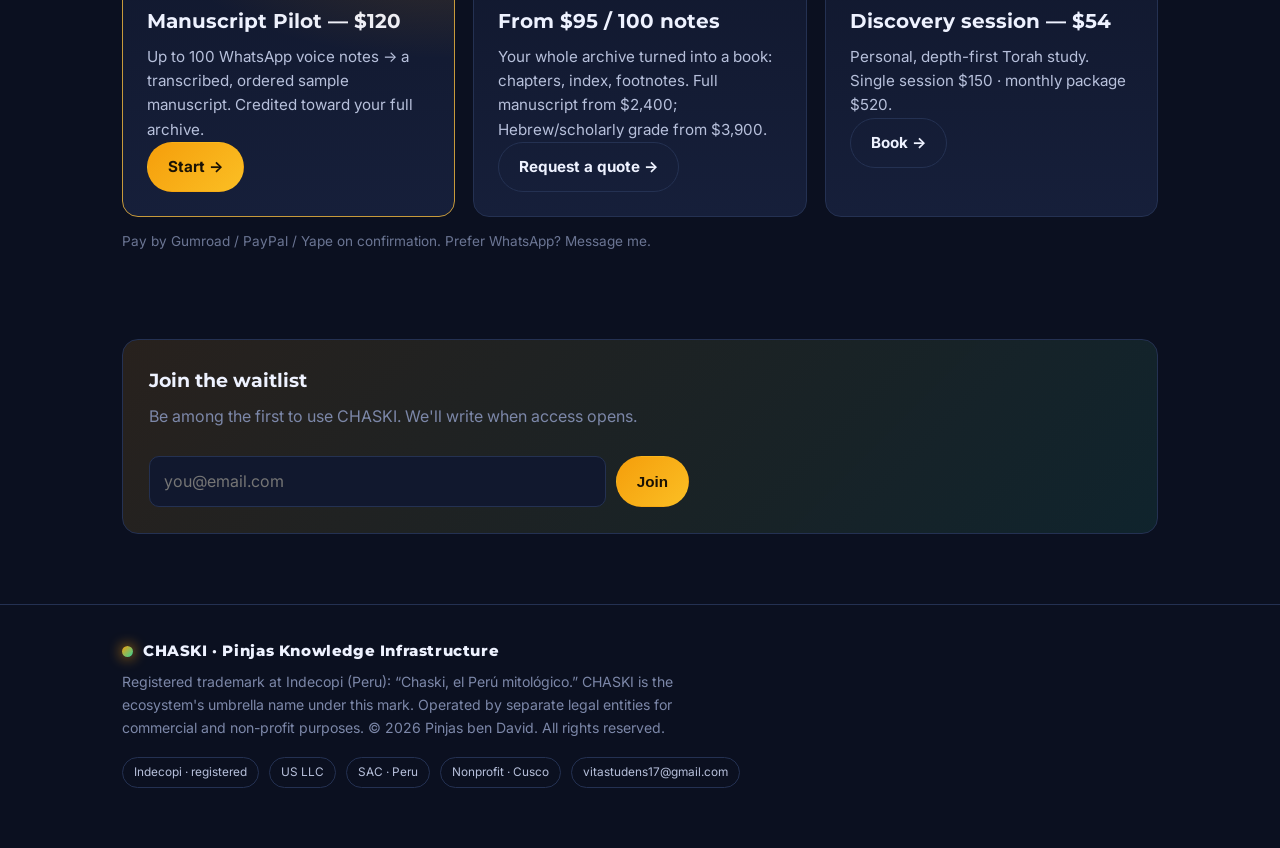
==== commit 1656ec31: "Add paid offers section to home" ====
--- a/index.html
+++ b/index.html
@@ -126,6 +126,33 @@
       </div>
     </div>
   </section>
+
+  <!-- WORK WITH ME — paid offers (concierge + tutoring) -->
+  <section id="work"><div class="wrap">
+    <h2 class="section-title" data-i18n="work_title">Trabaja conmigo</h2>
+    <p class="section-sub" data-i18n="work_sub">Servicio hecho por mí, hoy. Tú me envías tus notas de voz; yo te devuelvo un manuscrito ordenado y transcrito.</p>
+    <div class="grid cols-3">
+      <div class="card glow" style="border-color:#c79a3b">
+        <span class="tag">CHASKI Concierge</span>
+        <h3 data-i18n="w1_h">Piloto de manuscrito — $120</h3>
+        <p data-i18n="w1_p">Hasta 100 notas de voz de WhatsApp → un manuscrito de muestra, transcrito y ordenado. Se acredita a tu archivo completo.</p>
+        <a class="btn btn-amber" href="mailto:vitastudens17@gmail.com?subject=CHASKI%20Piloto%20de%20manuscrito%20(%24120)" data-i18n="w1_cta">Empezar →</a>
+      </div>
+      <div class="card">
+        <span class="tag">Archivo completo</span>
+        <h3 data-i18n="w2_h">Desde $95 / 100 notas</h3>
+        <p data-i18n="w2_p">Tu archivo entero convertido en un libro: capítulos, índice, notas al pie. Manuscrito completo desde $2,400; grado hebreo/rabínico desde $3,900.</p>
+        <a class="btn btn-ghost" href="mailto:vitastudens17@gmail.com?subject=CHASKI%20Archivo%20completo" data-i18n="w2_cta">Pedir presupuesto →</a>
+      </div>
+      <div class="card">
+        <span class="tag">Torá 1:1</span>
+        <h3 data-i18n="w3_h">Sesión de descubrimiento — $54</h3>
+        <p data-i18n="w3_p">Estudio de Torá personal, en profundidad. Sesión individual $150 · paquete mensual $520.</p>
+        <a class="btn btn-ghost" href="mailto:vitastudens17@gmail.com?subject=CHASKI%20Tutor%C3%ADa%20Tor%C3%A1" data-i18n="w3_cta">Reservar →</a>
+      </div>
+    </div>
+    <p class="section-sub" style="margin-top:14px;font-size:.85rem;opacity:.85" data-i18n="work_note">Pago por Gumroad / PayPal / Yape al confirmar. ¿Prefieres WhatsApp? Escríbeme.</p>
+  </div></section>
 
   <!-- WAITLIST — functional lead capture (set form action to your Formspree/Pages/Supabase endpoint) -->
   <section id="waitlist"><div class="wrap">
@@ -197,7 +224,7 @@
     demo1_p:"Página inmersiva: tu conocimiento vive en WhatsApp, CHASKI lo hace utilizable.", demo2_p:"Experiencia de marca para las plantas medicinales del Perú.", demo3_p:"Interfaz prototipo: sube tu archivo de WhatsApp y recíbelo transcrito. Acceso por invitación.", demo3_more:"Solicitar acceso →", feat_tag:"Presentación · 2.º lugar", feat_h:"Presentación premiada — MKT Bootcamp", feat_p:"Mi presentación que ganó el 2.º lugar y me otorgó la beca KetherLabs DataCamp. Video + diapositivas.", feat_more:"Ver presentación →",
     foot_legal:"Marca registrada en Indecopi (Perú): «Chaski, el Perú mitológico». CHASKI es el nombre paraguas del ecosistema bajo esta marca. Operada por entidades legales separadas para fines comerciales y sin fines de lucro. © <span id='year'>2026</span> Pinjas ben David. Todos los derechos reservados.",
     b1:"Indecopi · marca registrada", b2:"US LLC", b3:"SAC · Perú", b4:"Nonprofit · Cusco",
-    wl_t:"Únete a la lista de espera", wl_p:"Sé de los primeros en usar CHASKI. Te escribimos cuando abramos acceso.", wl_b:"Unirme", wl_ph:"tu@correo.com", wl_thx:"✓ ¡Gracias! Te escribiremos cuando abramos acceso."
+    wl_t:"Únete a la lista de espera", wl_p:"Sé de los primeros en usar CHASKI. Te escribimos cuando abramos acceso.", wl_b:"Unirme", wl_ph:"tu@correo.com", wl_thx:"✓ ¡Gracias! Te escribiremos cuando abramos acceso.", work_title:"Trabaja conmigo", work_sub:"Servicio hecho por mí, hoy. Tú me envías tus notas de voz; yo te devuelvo un manuscrito ordenado y transcrito.", w1_h:"Piloto de manuscrito — $120", w1_p:"Hasta 100 notas de voz de WhatsApp → un manuscrito de muestra, transcrito y ordenado. Se acredita a tu archivo completo.", w1_cta:"Empezar →", w2_h:"Desde $95 / 100 notas", w2_p:"Tu archivo entero convertido en un libro: capítulos, índice, notas al pie. Manuscrito completo desde $2,400; grado hebreo/rabínico desde $3,900.", w2_cta:"Pedir presupuesto →", w3_h:"Sesión de descubrimiento — $54", w3_p:"Estudio de Torá personal, en profundidad. Sesión individual $150 · paquete mensual $520.", w3_cta:"Reservar →", work_note:"Pago por Gumroad / PayPal / Yape al confirmar. ¿Prefieres WhatsApp? Escríbeme."
   },
   en: {
     __title: "CHASKI · Pinjas Knowledge Infrastructure",
@@ -233,7 +260,7 @@
     demo1_p:"Immersive page: your knowledge lives in WhatsApp, CHASKI makes it usable.", demo2_p:"Brand experience for Peru's medicinal plants.", demo3_p:"Prototype interface: upload your WhatsApp archive, get it transcribed. Access by invitation.", demo3_more:"Request access →", feat_tag:"Presentation · 2nd place", feat_h:"Award-winning presentation — MKT Bootcamp", feat_p:"My 2nd-place-winning presentation that won me the KetherLabs DataCamp scholarship. Video + slides.", feat_more:"View presentation →",
     foot_legal:"Registered trademark at Indecopi (Peru): “Chaski, el Perú mitológico.” CHASKI is the ecosystem's umbrella name under this mark. Operated by separate legal entities for commercial and non-profit purposes. © <span id='year'>2026</span> Pinjas ben David. All rights reserved.",
     b1:"Indecopi · registered", b2:"US LLC", b3:"SAC · Peru", b4:"Nonprofit · Cusco",
-    wl_t:"Join the waitlist", wl_p:"Be among the first to use CHASKI. We'll write when access opens.", wl_b:"Join", wl_ph:"you@email.com", wl_thx:"✓ Thank you! We'll write when access opens."
+    wl_t:"Join the waitlist", wl_p:"Be among the first to use CHASKI. We'll write when access opens.", wl_b:"Join", wl_ph:"you@email.com", wl_thx:"✓ Thank you! We'll write when access opens.", work_title:"Work with me", work_sub:"Done-for-you, today. Send me your voice notes; I hand you back an ordered, transcribed manuscript.", w1_h:"Manuscript Pilot — $120", w1_p:"Up to 100 WhatsApp voice notes → a transcribed, ordered sample manuscript. Credited toward your full archive.", w1_cta:"Start →", w2_h:"From $95 / 100 notes", w2_p:"Your whole archive turned into a book: chapters, index, footnotes. Full manuscript from $2,400; Hebrew/scholarly grade from $3,900.", w2_cta:"Request a quote →", w3_h:"Discovery session — $54", w3_p:"Personal, depth-first Torah study. Single session $150 · monthly package $520.", w3_cta:"Book →", work_note:"Pay by Gumroad / PayPal / Yape on confirmation. Prefer WhatsApp? Message me."
   },
   he: {
     __title: "CHASKI · Pinjas Knowledge Infrastructure",
@@ -269,7 +296,7 @@
     demo1_p:"עמוד אימרסיבי: הידע שלך חי בוואטסאפ, צ'אסקי הופך אותו לשמיש.", demo2_p:"חוויית מותג לצמחי המרפא של פרו.", demo3_p:"ממשק אב-טיפוס: העלה את ארכיון הוואטסאפ וקבל אותו מתומלל. גישה בהזמנה בלבד.", demo3_more:"בקשת גישה →", feat_tag:"מצגת · מקום שני", feat_h:"מצגת זוכת פרס — MKT Bootcamp", feat_p:"המצגת שלי שזכתה במקום השני וזיכתה אותי במלגת KetherLabs DataCamp. וידאו + שקופיות.", feat_more:"לצפייה במצגת →",
     foot_legal:"סימן מסחר רשום ב-Indecopi (פרו): «Chaski, el Perú mitológico». CHASKI הוא שם-המטרייה של האקוסיסטם תחת סימן זה. מופעל על-ידי ישויות משפטיות נפרדות למטרות מסחריות ולמטרות ללא כוונת רווח. © <span id='year'>2026</span> פנחס בן דוד. כל הזכויות שמורות.",
     b1:"Indecopi · סימן רשום", b2:"US LLC", b3:"SAC · פרו", b4:"מלכ\"ר · קוסקו",
-    wl_t:"הצטרפו לרשימת ההמתנה", wl_p:"היו מהראשונים להשתמש ב-CHASKI. נכתוב לכם כשייפתח אקסס.", wl_b:"הצטרפות", wl_ph:"you@email.com", wl_thx:"✓ תודה! נכתוב לכם כשייפתח אקסס."
+    wl_t:"הצטרפו לרשימת ההמתנה", wl_p:"היו מהראשונים להשתמש ב-CHASKI. נכתוב לכם כשייפתח אקסס.", wl_b:"הצטרפות", wl_ph:"you@email.com", wl_thx:"✓ תודה! נכתוב לכם כשייפתח אקסס.", work_title:"עבוד איתי", work_sub:"שירות אישי, היום. שולחים לי את ההודעות הקוליות; מקבלים בחזרה כתב-יד מסודר ומתומלל.", w1_h:"פיילוט כתב-יד — $120", w1_p:"עד 100 הודעות קוליות מוואטסאפ → כתב-יד לדוגמה, מתומלל ומסודר. נזקף לארכיון המלא שלך.", w1_cta:"להתחיל →", w2_h:"החל מ-$95 / 100 הודעות", w2_p:"כל הארכיון שלך הופך לספר: פרקים, אינדקס, הערות שוליים. כתב-יד מלא החל מ-$2,400; רמה עברית/תורנית החל מ-$3,900.", w2_cta:"בקשת הצעת מחיר →", w3_h:"שיחת היכרות — $54", w3_p:"לימוד תורה אישי ומעמיק. שיעור יחיד $150 · חבילה חודשית $520.", w3_cta:"לתיאום →", work_note:"תשלום דרך Gumroad / PayPal / Yape באישור. מעדיפים וואטסאפ? כתבו לי."
   }
 };
 </script>
@@ -280,7 +307,7 @@
   // NOTE: anon key is public by design (RLS restricts anon to INSERT on leads only).
   // TODO after JWT rotation: replace SUPA_ANON with the new anon key.
   var SUPA_URL="https://supabase.pinjasemet.com";
-  var SUPA_ANON="eyJhbGciOiJIUzI1NiIsInR5cCI6IkpXVCJ9.eyAgCiAgICAicm9sZSI6ICJhbm9uIiwKICAgICJpc3MiOiAic3VwYWJhc2UtZGVtbyIsCiAgICAiaWF0IjogMTY0MTc2OTIwMCwKICAgICJleHAiOiAxNzk5NTM1NjAwCn0.dc_X5iR_VP_qT0zsiyj_I_OZ2T9FtRU2BBNWN8Bu4GE";
+  var SUPA_ANON="eyJhbGciOiJIUzI1NiIsInR5cCI6IkpXVCJ9.eyJyb2xlIjoiYW5vbiIsImlzcyI6InN1cGFiYXNlIiwiaWF0IjoxNzgyNzcxNDc0LCJleHAiOjIwOTgxMzE0NzR9.OC0_TGfm4_QQq1LLR7sGgvIMo9CIyDw-tNDv4zLEYC0";
   var f=document.getElementById('wl-form');
   function thanks(){ var t=document.getElementById('wl-thanks'); if(t){t.style.display='block';} if(f){f.style.display='none';} }
   if(location.search.indexOf('joined=1')>-1){ thanks(); }
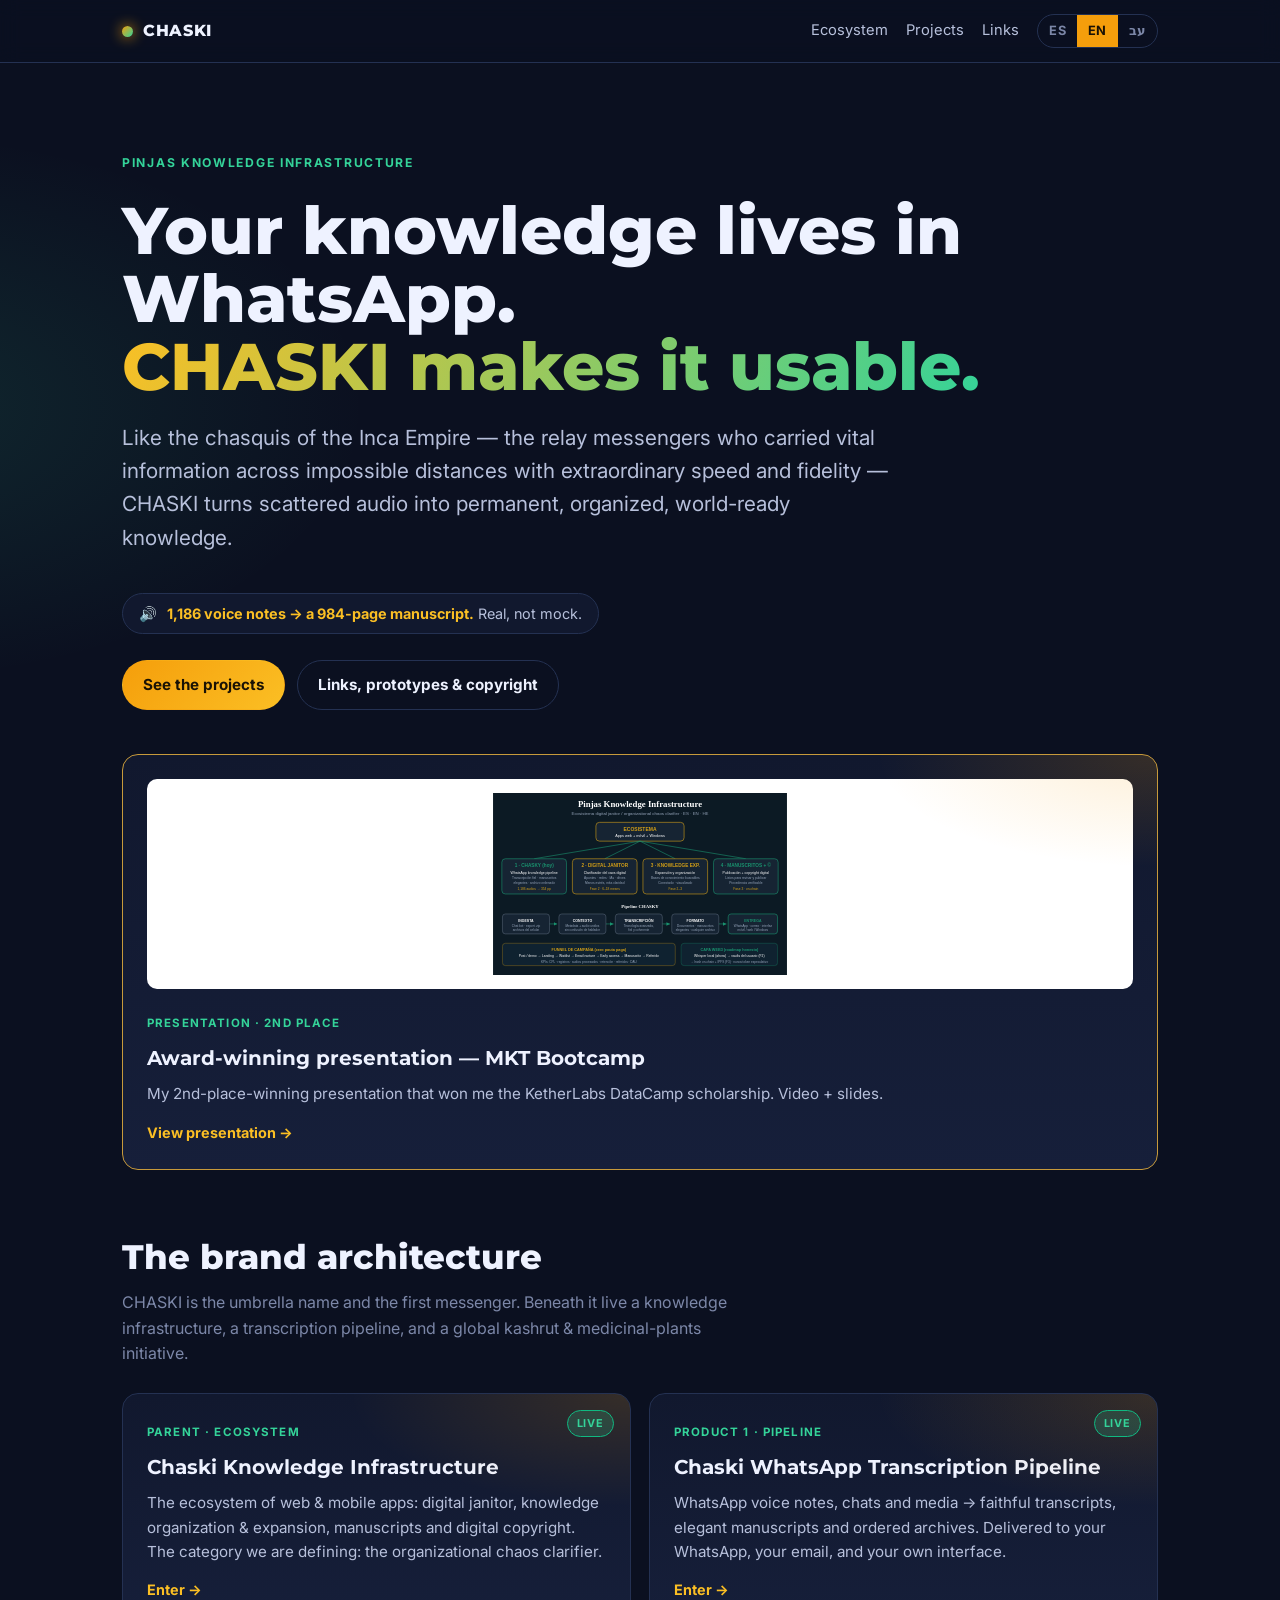
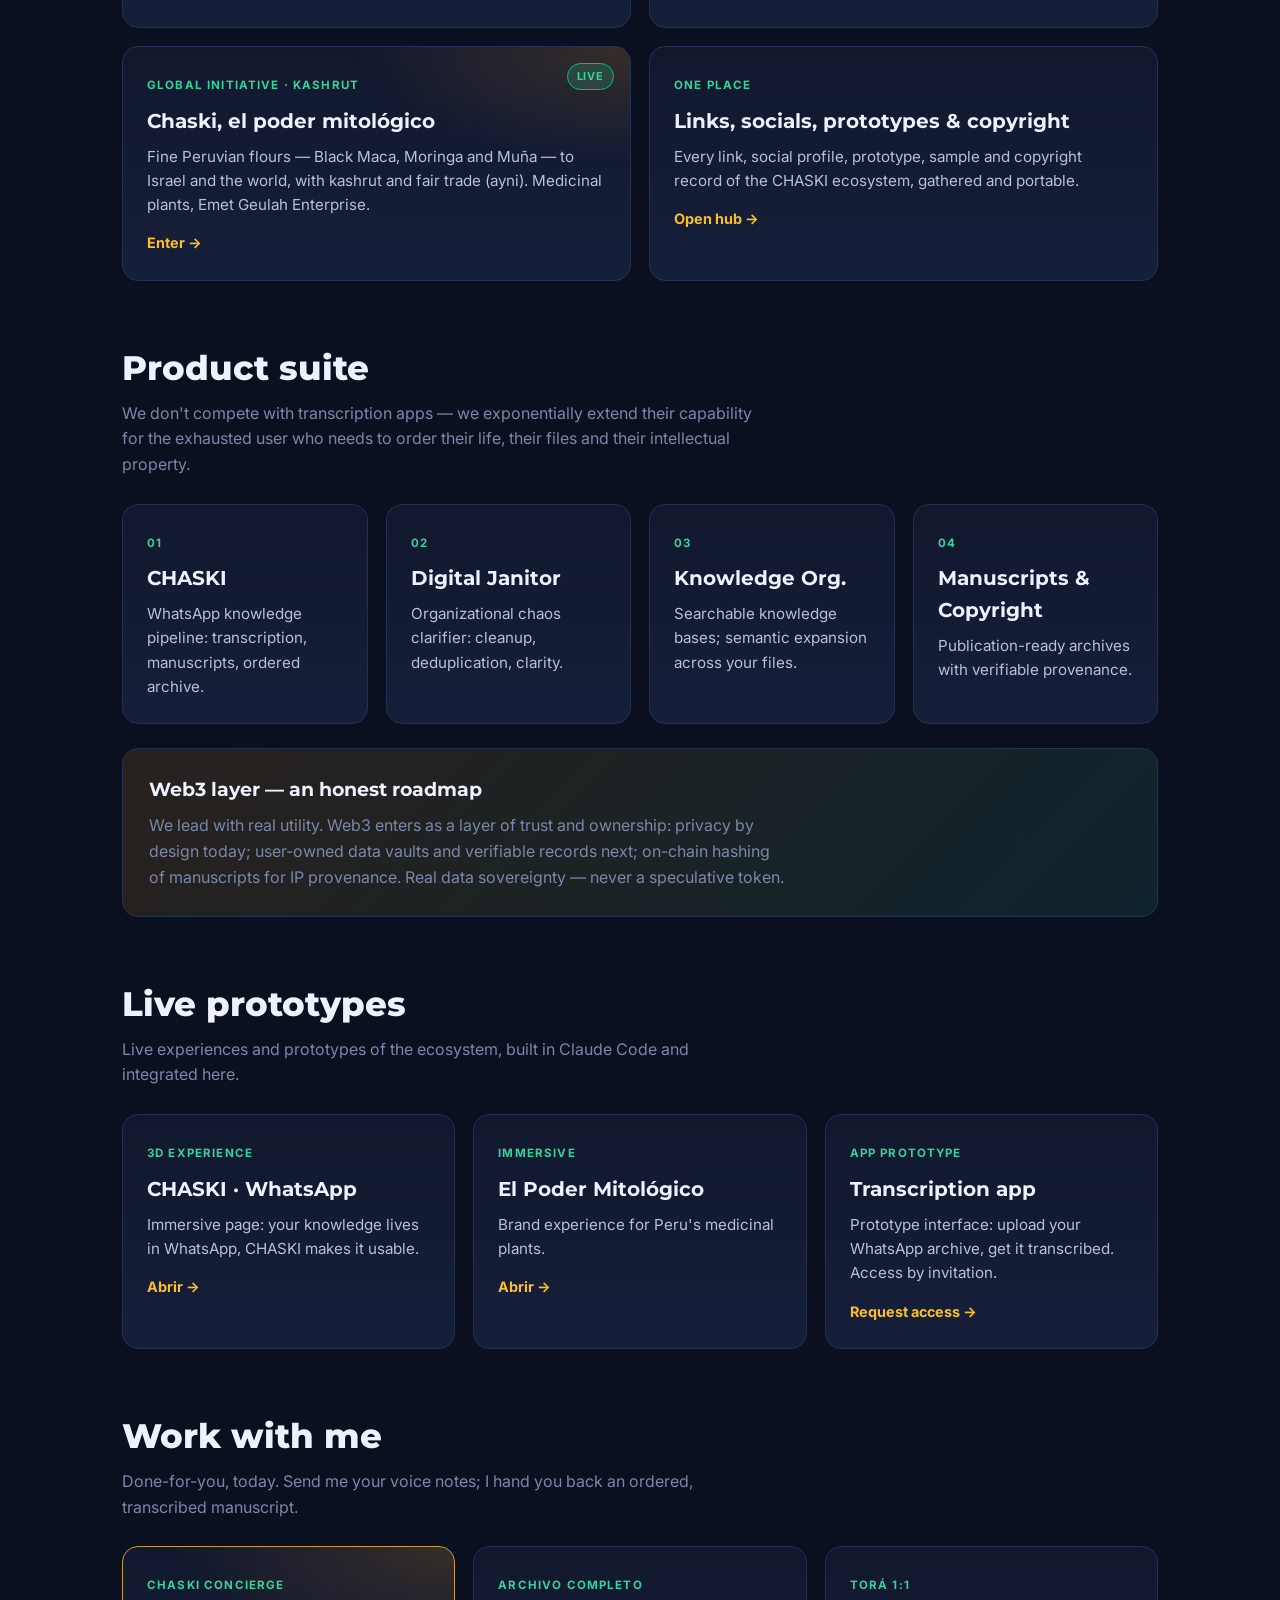
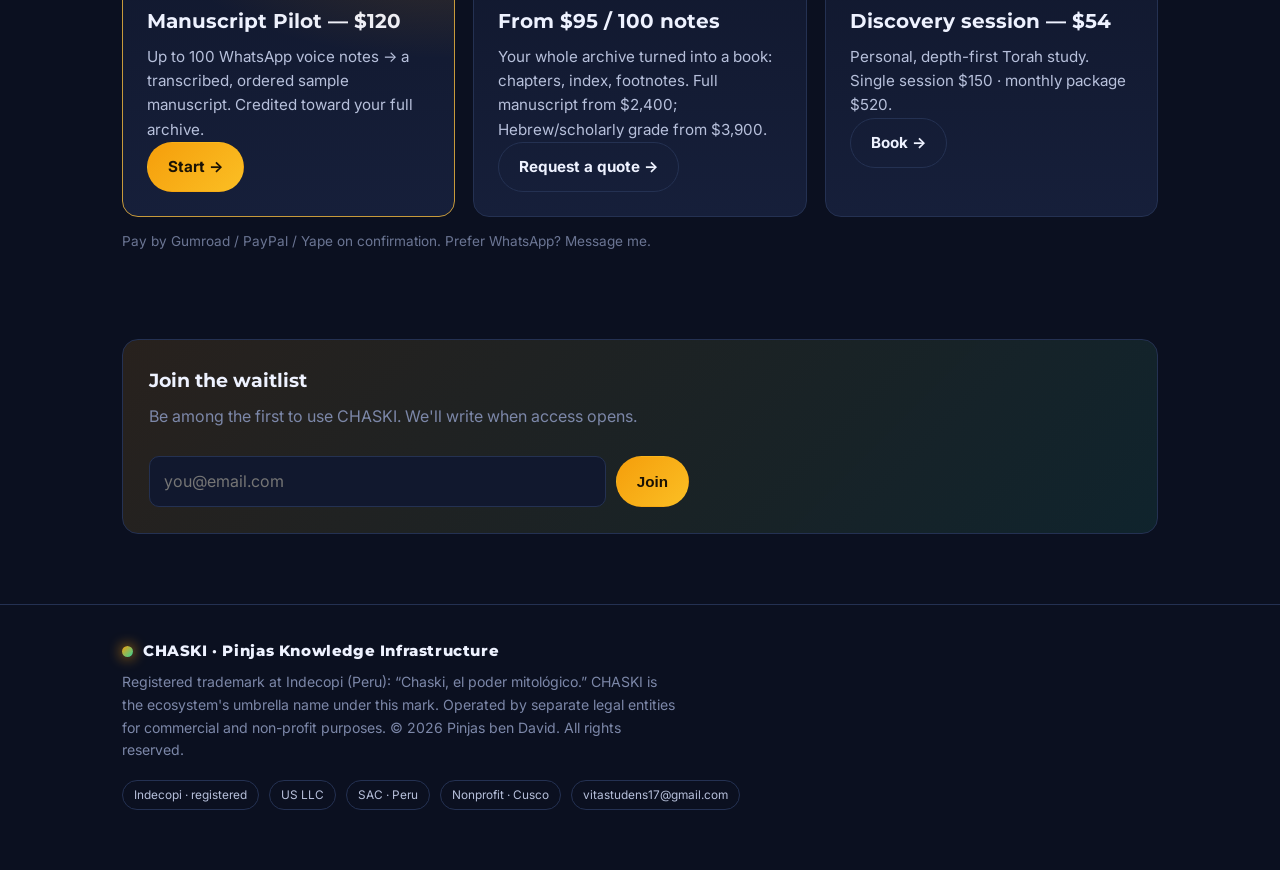
==== commit d6ff2c0d: "Fix brand name: el poder mitologico" ====
--- a/index.html
+++ b/index.html
@@ -176,7 +176,7 @@
   <div class="wrap">
     <div class="legal">
       <span class="brand" style="font-size:.95rem"><span class="dot"></span> CHASKI · Pinjas Knowledge Infrastructure</span>
-      <p style="margin:8px 0 0" data-i18n="foot_legal">Marca registrada en Indecopi (Perú): «Chaski, el Perú mitológico». CHASKI es el nombre paraguas del ecosistema bajo esta marca. Operada por entidades legales separadas para fines comerciales y sin fines de lucro. © <span id="year">2026</span> Pinjas ben David. Todos los derechos reservados.</p>
+      <p style="margin:8px 0 0" data-i18n="foot_legal">Marca registrada en Indecopi (Perú): «Chaski, el poder mitológico». CHASKI es el nombre paraguas del ecosistema bajo esta marca. Operada por entidades legales separadas para fines comerciales y sin fines de lucro. © <span id="year">2026</span> Pinjas ben David. Todos los derechos reservados.</p>
     </div>
     <div class="badge-row">
       <span class="badge" data-i18n="b1">Indecopi · marca registrada</span>
@@ -222,7 +222,7 @@
     apps_sub:"Experiencias y prototipos en vivo del ecosistema, construidos en Claude Code e integrados aquí.",
     demo_tag:"Experiencia 3D", demo_tag2:"Inmersivo", demo_tag3:"Prototipo app", demo1_h:"CHASKI · WhatsApp", demo2_h:"El Poder Mitológico", demo3_h:"App de transcripción",
     demo1_p:"Página inmersiva: tu conocimiento vive en WhatsApp, CHASKI lo hace utilizable.", demo2_p:"Experiencia de marca para las plantas medicinales del Perú.", demo3_p:"Interfaz prototipo: sube tu archivo de WhatsApp y recíbelo transcrito. Acceso por invitación.", demo3_more:"Solicitar acceso →", feat_tag:"Presentación · 2.º lugar", feat_h:"Presentación premiada — MKT Bootcamp", feat_p:"Mi presentación que ganó el 2.º lugar y me otorgó la beca KetherLabs DataCamp. Video + diapositivas.", feat_more:"Ver presentación →",
-    foot_legal:"Marca registrada en Indecopi (Perú): «Chaski, el Perú mitológico». CHASKI es el nombre paraguas del ecosistema bajo esta marca. Operada por entidades legales separadas para fines comerciales y sin fines de lucro. © <span id='year'>2026</span> Pinjas ben David. Todos los derechos reservados.",
+    foot_legal:"Marca registrada en Indecopi (Perú): «Chaski, el poder mitológico». CHASKI es el nombre paraguas del ecosistema bajo esta marca. Operada por entidades legales separadas para fines comerciales y sin fines de lucro. © <span id='year'>2026</span> Pinjas ben David. Todos los derechos reservados.",
     b1:"Indecopi · marca registrada", b2:"US LLC", b3:"SAC · Perú", b4:"Nonprofit · Cusco",
     wl_t:"Únete a la lista de espera", wl_p:"Sé de los primeros en usar CHASKI. Te escribimos cuando abramos acceso.", wl_b:"Unirme", wl_ph:"tu@correo.com", wl_thx:"✓ ¡Gracias! Te escribiremos cuando abramos acceso.", work_title:"Trabaja conmigo", work_sub:"Servicio hecho por mí, hoy. Tú me envías tus notas de voz; yo te devuelvo un manuscrito ordenado y transcrito.", w1_h:"Piloto de manuscrito — $120", w1_p:"Hasta 100 notas de voz de WhatsApp → un manuscrito de muestra, transcrito y ordenado. Se acredita a tu archivo completo.", w1_cta:"Empezar →", w2_h:"Desde $95 / 100 notas", w2_p:"Tu archivo entero convertido en un libro: capítulos, índice, notas al pie. Manuscrito completo desde $2,400; grado hebreo/rabínico desde $3,900.", w2_cta:"Pedir presupuesto →", w3_h:"Sesión de descubrimiento — $54", w3_p:"Estudio de Torá personal, en profundidad. Sesión individual $150 · paquete mensual $520.", w3_cta:"Reservar →", work_note:"Pago por Gumroad / PayPal / Yape al confirmar. ¿Prefieres WhatsApp? Escríbeme."
   },
@@ -258,7 +258,7 @@
     apps_sub:"Live experiences and prototypes of the ecosystem, built in Claude Code and integrated here.",
     demo_tag:"3D experience", demo_tag2:"Immersive", demo_tag3:"App prototype", demo1_h:"CHASKI · WhatsApp", demo2_h:"El Poder Mitológico", demo3_h:"Transcription app",
     demo1_p:"Immersive page: your knowledge lives in WhatsApp, CHASKI makes it usable.", demo2_p:"Brand experience for Peru's medicinal plants.", demo3_p:"Prototype interface: upload your WhatsApp archive, get it transcribed. Access by invitation.", demo3_more:"Request access →", feat_tag:"Presentation · 2nd place", feat_h:"Award-winning presentation — MKT Bootcamp", feat_p:"My 2nd-place-winning presentation that won me the KetherLabs DataCamp scholarship. Video + slides.", feat_more:"View presentation →",
-    foot_legal:"Registered trademark at Indecopi (Peru): “Chaski, el Perú mitológico.” CHASKI is the ecosystem's umbrella name under this mark. Operated by separate legal entities for commercial and non-profit purposes. © <span id='year'>2026</span> Pinjas ben David. All rights reserved.",
+    foot_legal:"Registered trademark at Indecopi (Peru): “Chaski, el poder mitológico.” CHASKI is the ecosystem's umbrella name under this mark. Operated by separate legal entities for commercial and non-profit purposes. © <span id='year'>2026</span> Pinjas ben David. All rights reserved.",
     b1:"Indecopi · registered", b2:"US LLC", b3:"SAC · Peru", b4:"Nonprofit · Cusco",
     wl_t:"Join the waitlist", wl_p:"Be among the first to use CHASKI. We'll write when access opens.", wl_b:"Join", wl_ph:"you@email.com", wl_thx:"✓ Thank you! We'll write when access opens.", work_title:"Work with me", work_sub:"Done-for-you, today. Send me your voice notes; I hand you back an ordered, transcribed manuscript.", w1_h:"Manuscript Pilot — $120", w1_p:"Up to 100 WhatsApp voice notes → a transcribed, ordered sample manuscript. Credited toward your full archive.", w1_cta:"Start →", w2_h:"From $95 / 100 notes", w2_p:"Your whole archive turned into a book: chapters, index, footnotes. Full manuscript from $2,400; Hebrew/scholarly grade from $3,900.", w2_cta:"Request a quote →", w3_h:"Discovery session — $54", w3_p:"Personal, depth-first Torah study. Single session $150 · monthly package $520.", w3_cta:"Book →", work_note:"Pay by Gumroad / PayPal / Yape on confirmation. Prefer WhatsApp? Message me."
   },
@@ -294,7 +294,7 @@
     apps_sub:"חוויות ואבות-טיפוס חיים של האקוסיסטם, שנבנו ב-Claude Code ושולבו כאן.",
     demo_tag:"חוויה תלת-ממדית", demo_tag2:"אימרסיבי", demo_tag3:"אב-טיפוס אפליקציה", demo1_h:"CHASKI · וואטסאפ", demo2_h:"El Poder Mitológico", demo3_h:"אפליקציית תמלול",
     demo1_p:"עמוד אימרסיבי: הידע שלך חי בוואטסאפ, צ'אסקי הופך אותו לשמיש.", demo2_p:"חוויית מותג לצמחי המרפא של פרו.", demo3_p:"ממשק אב-טיפוס: העלה את ארכיון הוואטסאפ וקבל אותו מתומלל. גישה בהזמנה בלבד.", demo3_more:"בקשת גישה →", feat_tag:"מצגת · מקום שני", feat_h:"מצגת זוכת פרס — MKT Bootcamp", feat_p:"המצגת שלי שזכתה במקום השני וזיכתה אותי במלגת KetherLabs DataCamp. וידאו + שקופיות.", feat_more:"לצפייה במצגת →",
-    foot_legal:"סימן מסחר רשום ב-Indecopi (פרו): «Chaski, el Perú mitológico». CHASKI הוא שם-המטרייה של האקוסיסטם תחת סימן זה. מופעל על-ידי ישויות משפטיות נפרדות למטרות מסחריות ולמטרות ללא כוונת רווח. © <span id='year'>2026</span> פנחס בן דוד. כל הזכויות שמורות.",
+    foot_legal:"סימן מסחר רשום ב-Indecopi (פרו): «Chaski, el poder mitológico». CHASKI הוא שם-המטרייה של האקוסיסטם תחת סימן זה. מופעל על-ידי ישויות משפטיות נפרדות למטרות מסחריות ולמטרות ללא כוונת רווח. © <span id='year'>2026</span> פנחס בן דוד. כל הזכויות שמורות.",
     b1:"Indecopi · סימן רשום", b2:"US LLC", b3:"SAC · פרו", b4:"מלכ\"ר · קוסקו",
     wl_t:"הצטרפו לרשימת ההמתנה", wl_p:"היו מהראשונים להשתמש ב-CHASKI. נכתוב לכם כשייפתח אקסס.", wl_b:"הצטרפות", wl_ph:"you@email.com", wl_thx:"✓ תודה! נכתוב לכם כשייפתח אקסס.", work_title:"עבוד איתי", work_sub:"שירות אישי, היום. שולחים לי את ההודעות הקוליות; מקבלים בחזרה כתב-יד מסודר ומתומלל.", w1_h:"פיילוט כתב-יד — $120", w1_p:"עד 100 הודעות קוליות מוואטסאפ → כתב-יד לדוגמה, מתומלל ומסודר. נזקף לארכיון המלא שלך.", w1_cta:"להתחיל →", w2_h:"החל מ-$95 / 100 הודעות", w2_p:"כל הארכיון שלך הופך לספר: פרקים, אינדקס, הערות שוליים. כתב-יד מלא החל מ-$2,400; רמה עברית/תורנית החל מ-$3,900.", w2_cta:"בקשת הצעת מחיר →", w3_h:"שיחת היכרות — $54", w3_p:"לימוד תורה אישי ומעמיק. שיעור יחיד $150 · חבילה חודשית $520.", w3_cta:"לתיאום →", work_note:"תשלום דרך Gumroad / PayPal / Yape באישור. מעדיפים וואטסאפ? כתבו לי."
   }
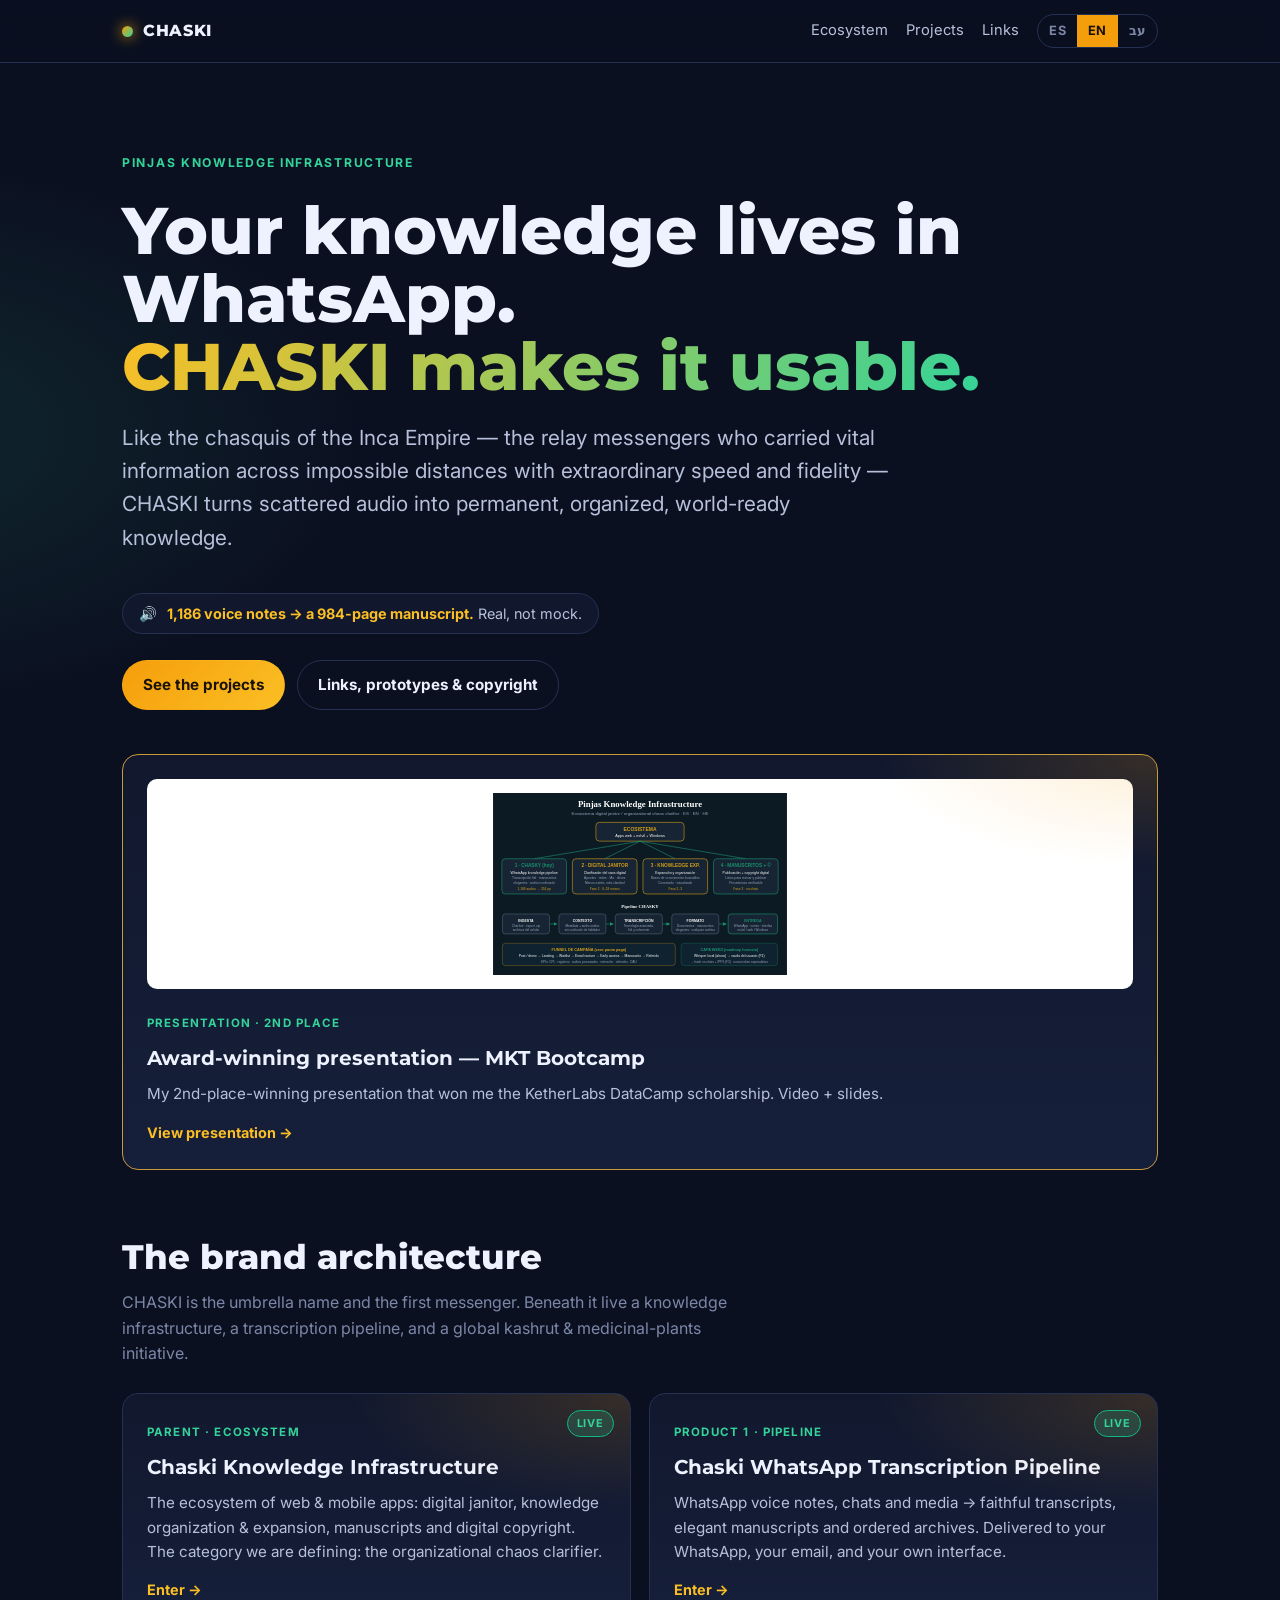
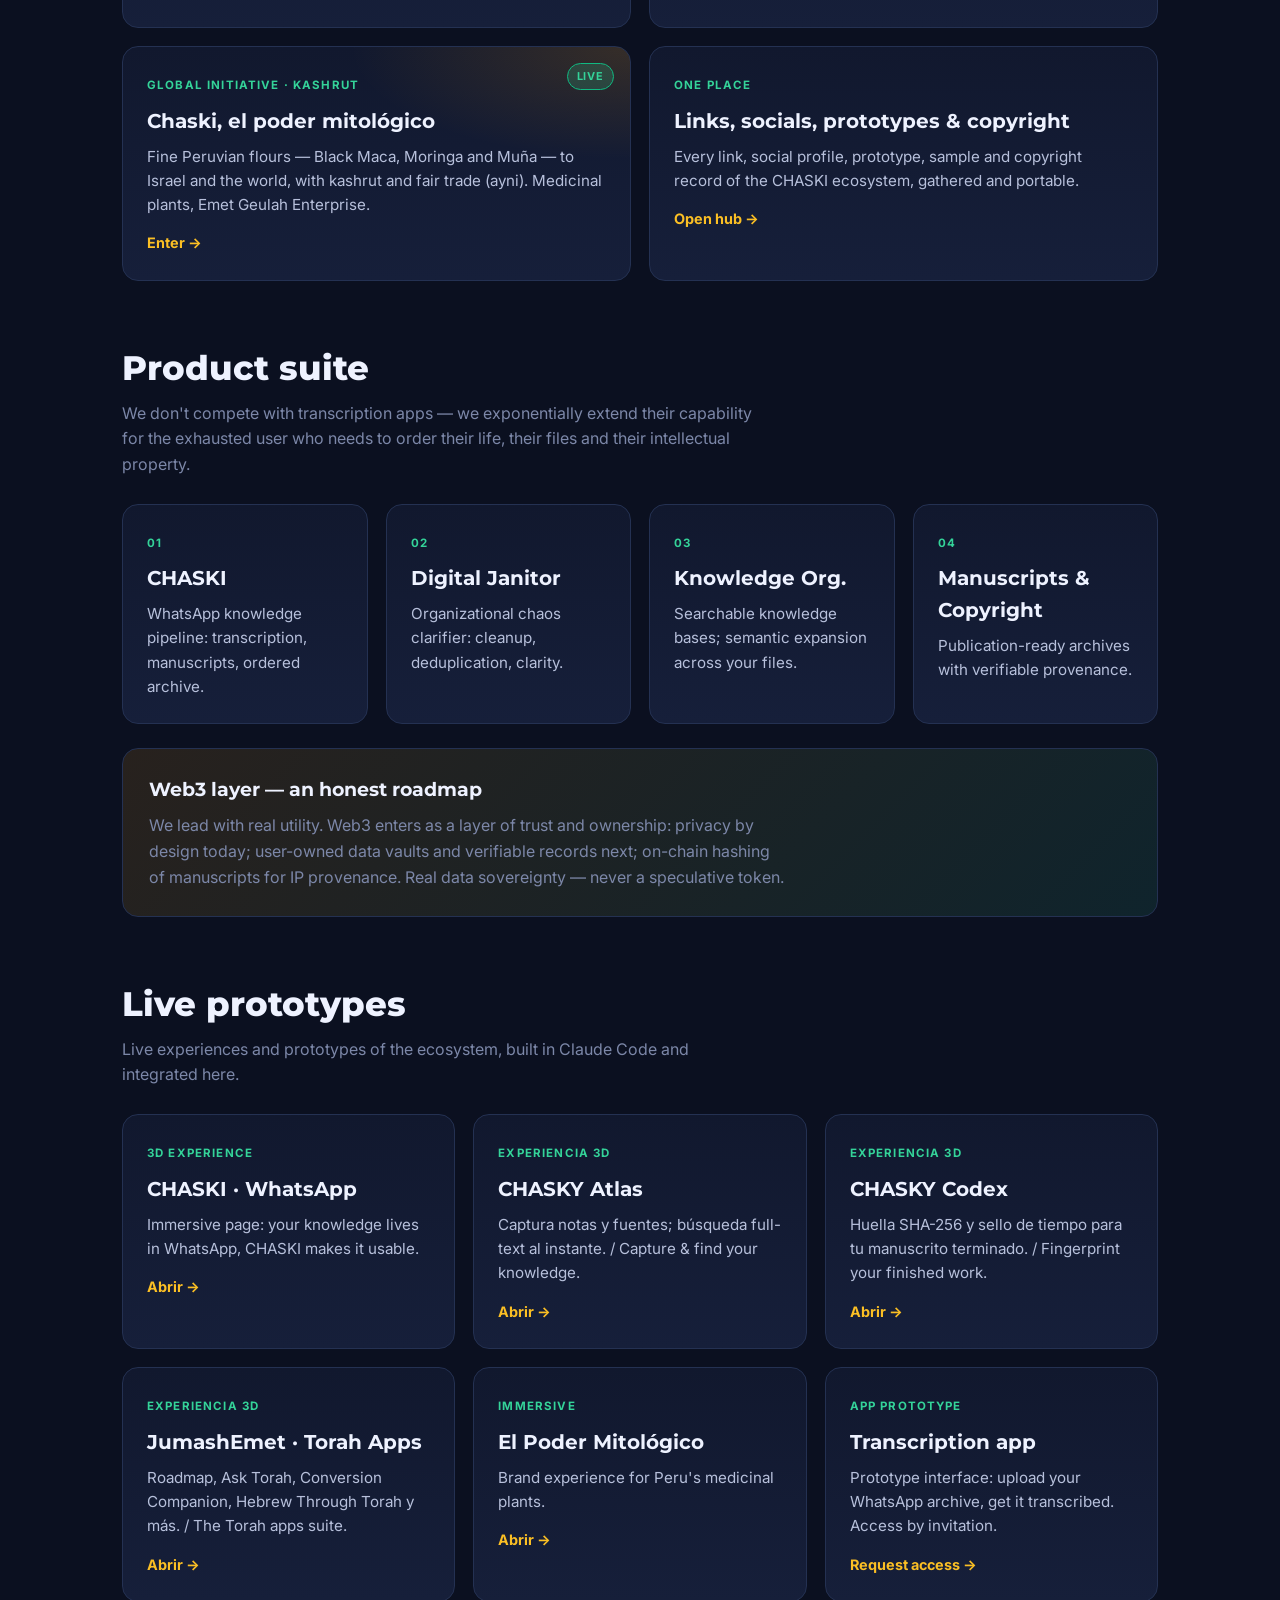
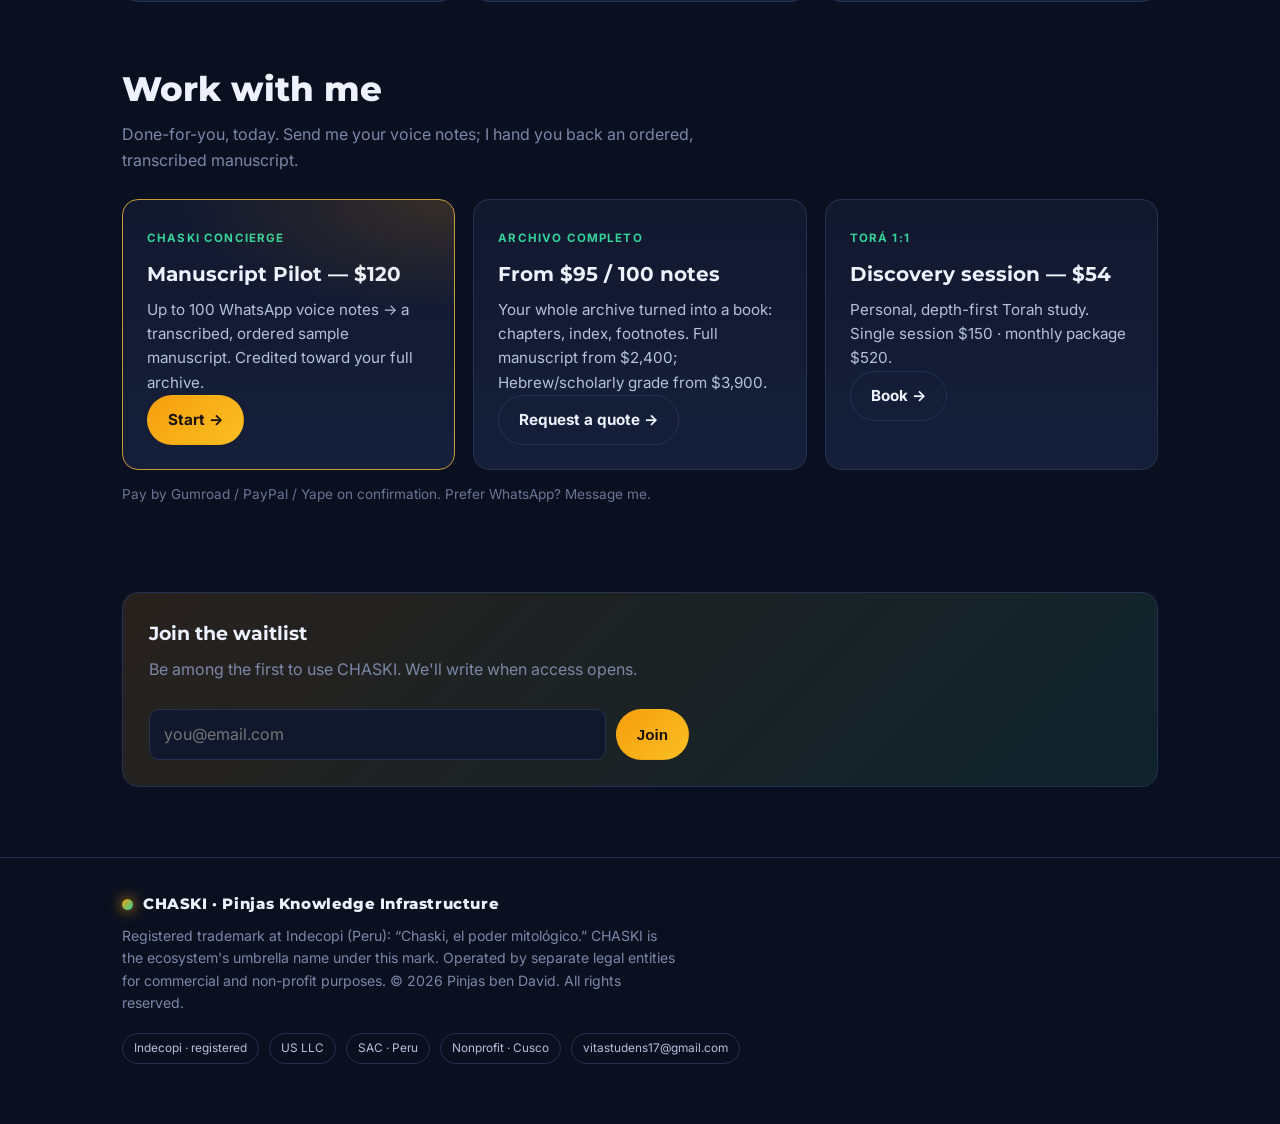
==== commit ba71c142: "Ship per-app 3D pages (atlas/codex/torah-apps) + hub cards — A13 staged pages live 2026-07-12" ====
--- a/index.html
+++ b/index.html
@@ -5,6 +5,16 @@
 <meta name="viewport" content="width=device-width, initial-scale=1" />
 <title>CHASKI · Pinjas Knowledge Infrastructure</title>
 <meta name="description" data-i18n-attr="content:meta_desc" content="CHASKI — tu conocimiento vive en WhatsApp; lo hacemos utilizable. Ecosistema Pinjas Knowledge Infrastructure." />
+<meta property="og:type" content="website" />
+<meta property="og:site_name" content="CHASKI" />
+<meta property="og:title" content="CHASKI — tu conocimiento vive en WhatsApp; lo hacemos utilizable" />
+<meta property="og:description" content="1,186 notas de voz → un manuscrito de 984 páginas. Chaski, el poder mitológico · marca registrada (Indecopi)." />
+<meta property="og:image" content="https://chaski.pinjasemet.com/assets/og-chaski.png" />
+<meta property="og:url" content="https://chaski.pinjasemet.com/" />
+<meta name="twitter:card" content="summary_large_image" />
+<meta name="twitter:title" content="CHASKI — tu conocimiento vive en WhatsApp" />
+<meta name="twitter:description" content="1,186 notas de voz → un manuscrito de 984 páginas. Chaski, el poder mitológico." />
+<meta name="twitter:image" content="https://chaski.pinjasemet.com/assets/og-chaski.png" />
 <link rel="preconnect" href="https://fonts.googleapis.com" />
 <link href="https://fonts.googleapis.com/css2?family=Inter:wght@400;500;700&family=Montserrat:wght@700;800&family=Heebo:wght@400;700;800&display=swap" rel="stylesheet" />
 <link rel="stylesheet" href="assets/styles.css" />
@@ -121,6 +131,9 @@
       <p class="section-sub" data-i18n="apps_sub">Demostraciones funcionales del ecosistema. (Aquí se enlazan los dos prototipos HTML construidos en Claude Code; ver carpeta /apps/.)</p>
       <div class="grid cols-3">
         <a class="card" href="apps/chasky-tech.html"><span class="tag" data-i18n="demo_tag">Experiencia 3D</span><h3 data-i18n="demo1_h">CHASKI · WhatsApp</h3><p data-i18n="demo1_p">Página inmersiva: tu conocimiento vive en WhatsApp, CHASKI lo hace utilizable.</p><span class="more">Abrir →</span></a>
+        <a class="card" href="atlas/"><span class="tag">Experiencia 3D</span><h3>CHASKY Atlas</h3><p>Captura notas y fuentes; búsqueda full-text al instante. / Capture &amp; find your knowledge.</p><span class="more">Abrir →</span></a>
+        <a class="card" href="codex/"><span class="tag">Experiencia 3D</span><h3>CHASKY Codex</h3><p>Huella SHA-256 y sello de tiempo para tu manuscrito terminado. / Fingerprint your finished work.</p><span class="more">Abrir →</span></a>
+        <a class="card" href="torah-apps/"><span class="tag">Experiencia 3D</span><h3>JumashEmet · Torah Apps</h3><p>Roadmap, Ask Torah, Conversion Companion, Hebrew Through Torah y más. / The Torah apps suite.</p><span class="more">Abrir →</span></a>
         <a class="card" href="apps/chasky-mitologico.html"><span class="tag" data-i18n="demo_tag2">Inmersivo</span><h3 data-i18n="demo2_h">El Poder Mitológico</h3><p data-i18n="demo2_p">Experiencia de marca para las plantas medicinales del Perú.</p><span class="more">Abrir →</span></a>
         <a class="card" href="#waitlist"><span class="tag" data-i18n="demo_tag3">Prototipo app</span><h3 data-i18n="demo3_h">App de transcripción</h3><p data-i18n="demo3_p">Interfaz prototipo: sube tu archivo de WhatsApp y recíbelo transcrito. Acceso por invitación.</p><span class="more" data-i18n="demo3_more">Solicitar acceso →</span></a>
       </div>
